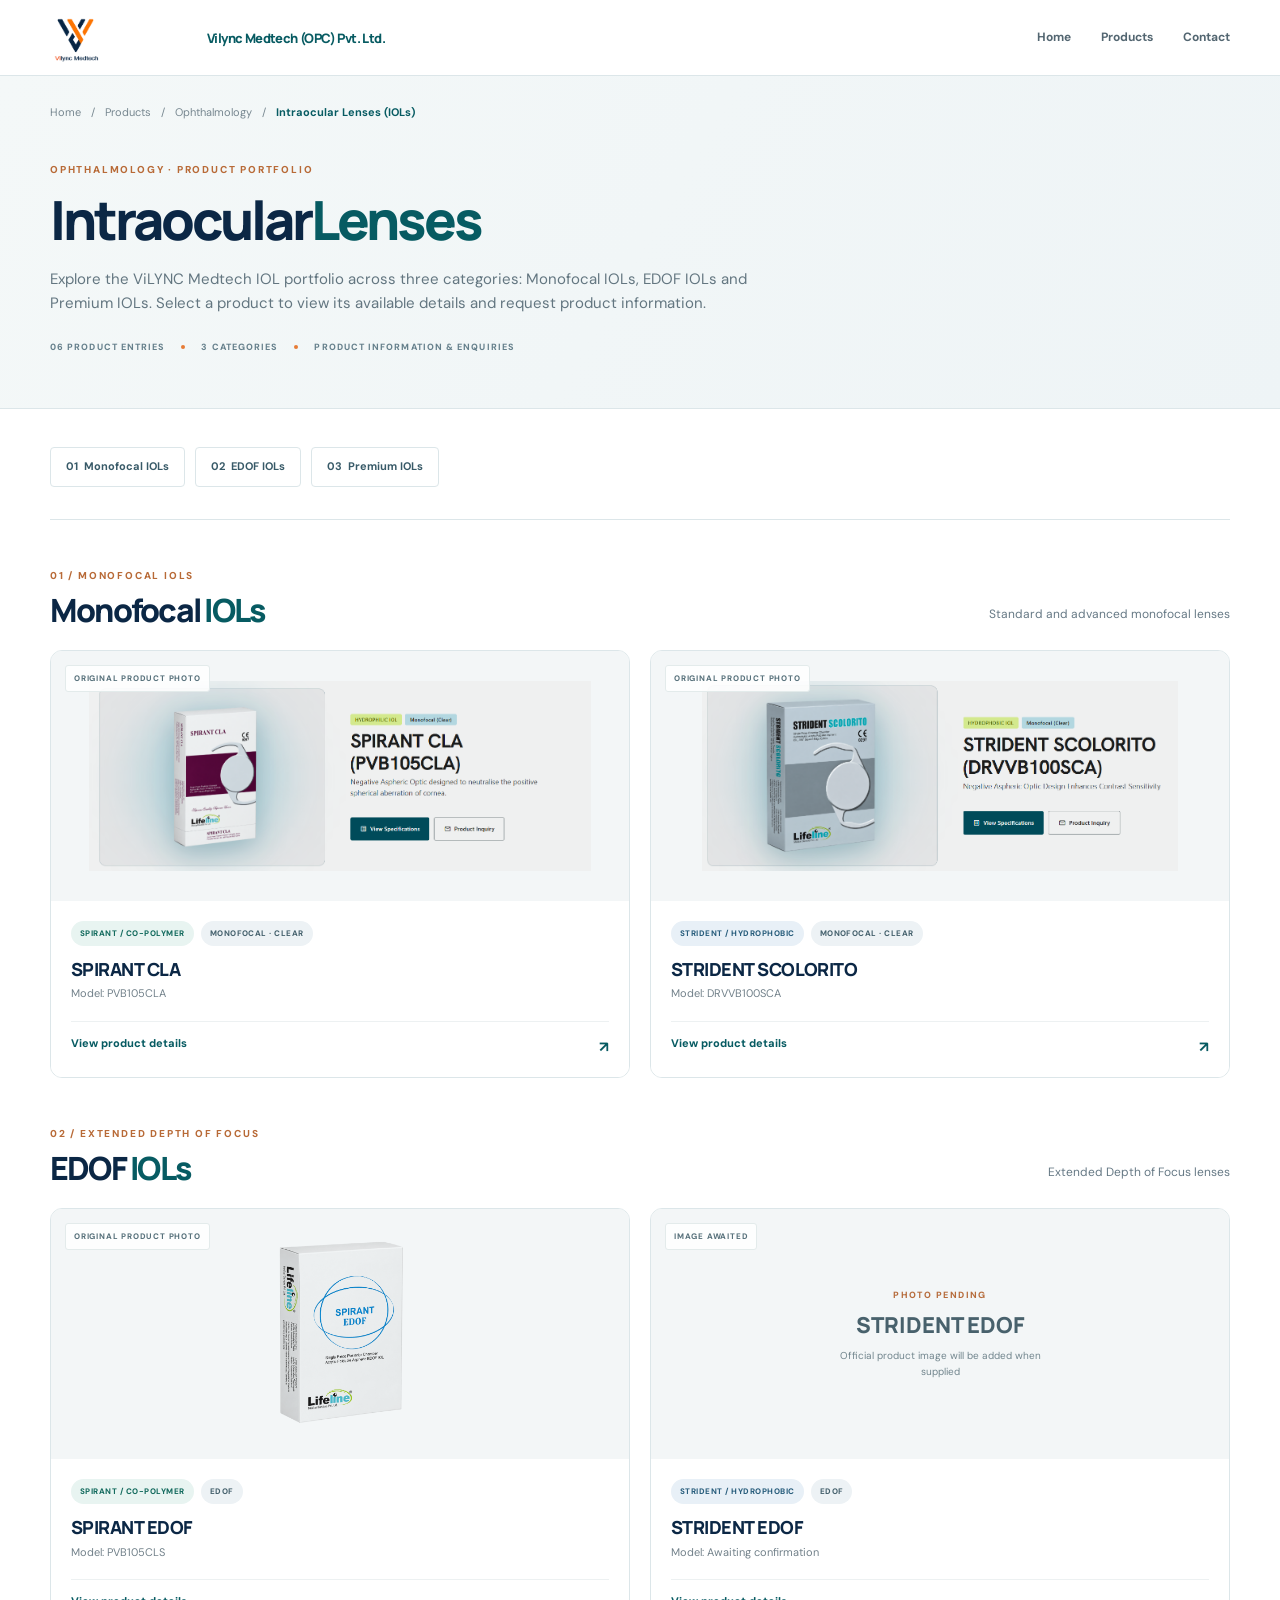
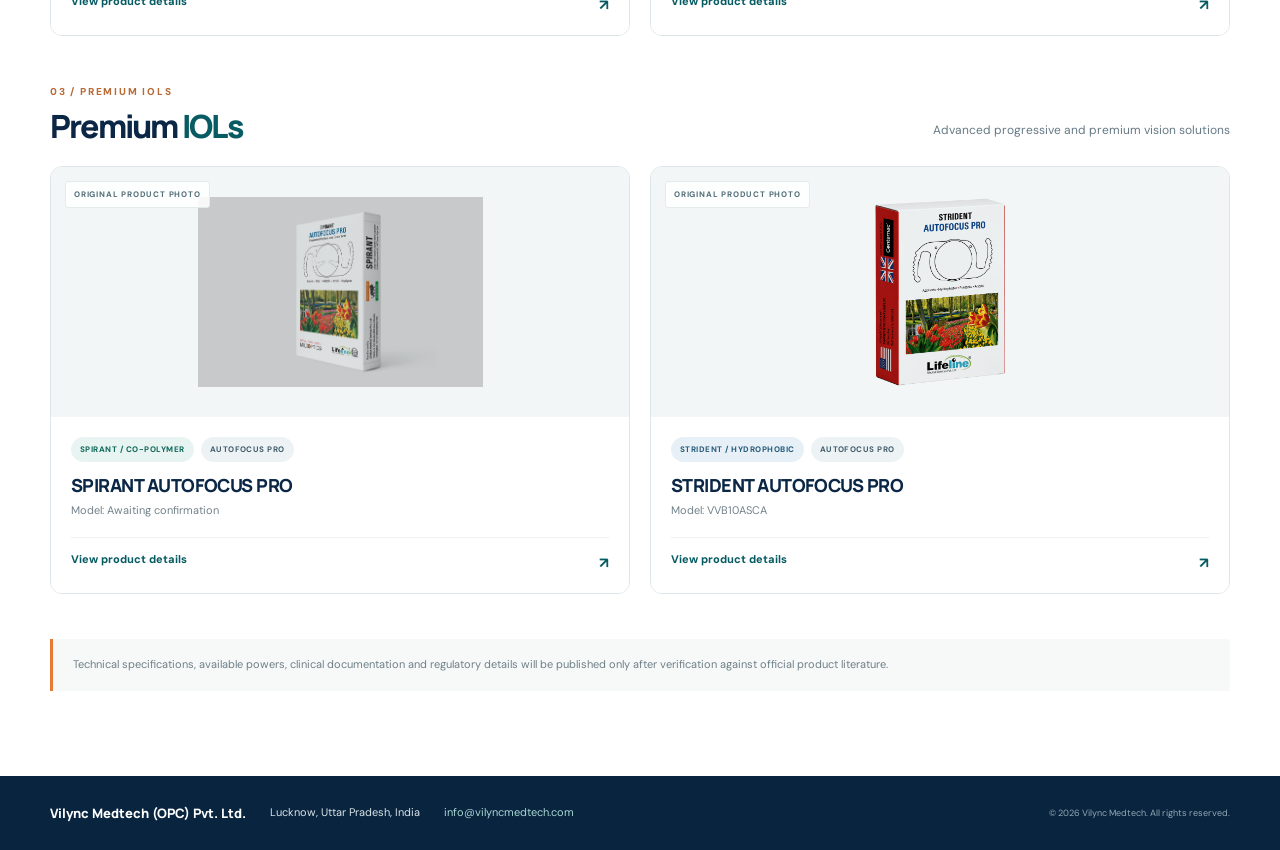
==== products/ophthalmology/iols/index.html @ 149da613 "Revise IOL category descriptions in index.html Updated descriptions for monofocal, EDOF, and premium" ====
<!doctype html>
<html lang="en">
<head>
  <meta charset="utf-8">
  <meta name="viewport" content="width=device-width, initial-scale=1">
  <meta name="description" content="Explore the ViLYNC Medtech intraocular lens portfolio: Monofocal IOLs, EDOF IOLs and Premium IOLs.">
  <meta name="theme-color" content="#0b2745">
  <title>Intraocular Lenses | Vilync Medtech (OPC) Pvt. Ltd.</title>
  <link rel="preconnect" href="https://fonts.googleapis.com">
  <link rel="preconnect" href="https://fonts.gstatic.com" crossorigin>
  <link href="https://fonts.googleapis.com/css2?family=DM+Sans:wght@400;500;600;700&family=Manrope:wght@400;500;600;700;800&display=swap" rel="stylesheet">
  <link rel="stylesheet" href="iol-catalogue.css">
</head>
<body>
<header class="iol-header">
  <a class="iol-brand" href="../../../" aria-label="Vilync Medtech (OPC) Pvt. Ltd. home">
    <img src="../../../assets/vilync-logo.png" alt="Vilync Medtech logo">
    <span>Vilync Medtech (OPC) Pvt. Ltd.</span>
  </a>
  <nav aria-label="Main navigation">
    <a href="../../../">Home</a>
    <a href="../../../#products">Products</a>
    <a href="../../../#contact">Contact</a>
  </nav>
</header>

<main>
  <section class="iol-hero">
    <div class="wrap">
      <div class="crumb">
        <a href="../../../">Home</a>
        <span>/</span>
        <a href="../../../#products">Products</a>
        <span>/</span>
        <span>Ophthalmology</span>
        <span>/</span>
        <b>Intraocular Lenses (IOLs)</b>
      </div>
      <p class="eyebrow">OPHTHALMOLOGY · PRODUCT PORTFOLIO</p>
      <h1>Intraocular<em>Lenses</em></h1>
      <p class="intro">Explore the ViLYNC Medtech IOL portfolio across three categories: Monofocal IOLs, EDOF IOLs and Premium IOLs. Select a product to view its available details and request product information.</p>
      <div class="hero-meta">
        <span>06 PRODUCT ENTRIES</span><i></i>
        <span>3 CATEGORIES</span><i></i>
        <span>PRODUCT INFORMATION &amp; ENQUIRIES</span>
      </div>
    </div>
  </section>

  <section class="catalogue wrap">
    <div class="category-nav" aria-label="IOL categories">
      <a href="#monofocal">01&nbsp; Monofocal IOLs</a>
      <a href="#edof">02&nbsp; EDOF IOLs</a>
      <a href="#premium">03&nbsp; Premium IOLs</a>
    </div>

    <section class="category-section" id="monofocal">
      <div class="category-heading">
        <div><p class="eyebrow">01 / MONOFOCAL IOLS</p><h2>Monofocal <em>IOLs</em></h2></div>
        <p>Standard and advanced monofocal lenses</p>
      </div>
      <div class="iol-grid">
        <a class="iol-card" href="monofocal/spirant-cla/">
          <div class="card-photo">
            <img src="../../../assets/iol/spirant-cla.png" alt="Original Spirant CLA PVB105CLA product packaging" loading="lazy">
            <span class="photo-tag">ORIGINAL PRODUCT PHOTO</span>
          </div>
          <div class="card-copy">
            <div class="badges"><span class="badge brand-spirant">SPIRANT / CO-POLYMER</span><span class="badge">MONOFOCAL · CLEAR</span></div>
            <h3>SPIRANT CLA</h3>
            <p class="model">Model: PVB105CLA</p>
            <span class="card-link">View product details <b>↗</b></span>
          </div>
        </a>

        <a class="iol-card" href="monofocal/strident-scolorito/">
          <div class="card-photo">
            <img src="../../../assets/iol/strident-scolorito.png" alt="Original Strident Scolorito DRVVB100SCA product packaging" loading="lazy">
            <span class="photo-tag">ORIGINAL PRODUCT PHOTO</span>
          </div>
          <div class="card-copy">
            <div class="badges"><span class="badge brand-strident">STRIDENT / HYDROPHOBIC</span><span class="badge">MONOFOCAL · CLEAR</span></div>
            <h3>STRIDENT SCOLORITO</h3>
            <p class="model">Model: DRVVB100SCA</p>
            <span class="card-link">View product details <b>↗</b></span>
          </div>
        </a>
      </div>
    </section>

    <section class="category-section" id="edof">
      <div class="category-heading">
        <div><p class="eyebrow">02 / EXTENDED DEPTH OF FOCUS</p><h2>EDOF <em>IOLs</em></h2></div>
        <p>Extended Depth of Focus lenses</p>
      </div>
      <div class="iol-grid">
        <a class="iol-card" href="edof/spirant-edof/">
          <div class="card-photo">
            <img src="../../../assets/iol/spirant-edof.png" alt="Original Spirant EDOF PVB105CLS product packaging" loading="lazy">
            <span class="photo-tag">ORIGINAL PRODUCT PHOTO</span>
          </div>
          <div class="card-copy">
            <div class="badges"><span class="badge brand-spirant">SPIRANT / CO-POLYMER</span><span class="badge">EDOF</span></div>
            <h3>SPIRANT EDOF</h3>
            <p class="model">Model: PVB105CLS</p>
            <span class="card-link">View product details <b>↗</b></span>
          </div>
        </a>

        <a class="iol-card" href="edof/strident-edof/">
          <div class="card-photo pending-photo">
            <div class="pending-mark"><span>PHOTO PENDING</span><b>STRIDENT EDOF</b><small>Official product image will be added when supplied</small></div>
            <span class="photo-tag">IMAGE AWAITED</span>
          </div>
          <div class="card-copy">
            <div class="badges"><span class="badge brand-strident">STRIDENT / HYDROPHOBIC</span><span class="badge">EDOF</span></div>
            <h3>STRIDENT EDOF</h3>
            <p class="model">Model: Awaiting confirmation</p>
            <span class="card-link">View product details <b>↗</b></span>
          </div>
        </a>
      </div>
    </section>

    <section class="category-section" id="premium">
      <div class="category-heading">
        <div><p class="eyebrow">03 / PREMIUM IOLS</p><h2>Premium <em>IOLs</em></h2></div>
        <p>Advanced progressive and premium vision solutions</p>
      </div>
      <div class="iol-grid">
        <a class="iol-card" href="autofocus-pro/spirant-autofocus-pro/">
          <div class="card-photo">
            <img src="../../../assets/iol/spirant-autofocus-pro.png" alt="Original Spirant Autofocus Pro product packaging" loading="lazy">
            <span class="photo-tag">ORIGINAL PRODUCT PHOTO</span>
          </div>
          <div class="card-copy">
            <div class="badges"><span class="badge brand-spirant">SPIRANT / CO-POLYMER</span><span class="badge">AUTOFOCUS PRO</span></div>
            <h3>SPIRANT AUTOFOCUS PRO</h3>
            <p class="model">Model: Awaiting confirmation</p>
            <span class="card-link">View product details <b>↗</b></span>
          </div>
        </a>

        <a class="iol-card" href="autofocus-pro/strident-autofocus-pro/">
          <div class="card-photo">
            <img src="../../../assets/iol/strident-autofocus-pro.png" alt="Original Strident Autofocus Pro VVB10ASCA product packaging" loading="lazy">
            <span class="photo-tag">ORIGINAL PRODUCT PHOTO</span>
          </div>
          <div class="card-copy">
            <div class="badges"><span class="badge brand-strident">STRIDENT / HYDROPHOBIC</span><span class="badge">AUTOFOCUS PRO</span></div>
            <h3>STRIDENT AUTOFOCUS PRO</h3>
            <p class="model">Model: VVB10ASCA</p>
            <span class="card-link">View product details <b>↗</b></span>
          </div>
        </a>
      </div>
    </section>

    <p class="catalogue-note">Technical specifications, available powers, clinical documentation and regulatory details will be published only after verification against official product literature.</p>
  </section>
</main>

<footer class="iol-footer">
  <div class="wrap">
    <strong>Vilync Medtech (OPC) Pvt. Ltd.</strong>
    <span>Lucknow, Uttar Pradesh, India</span>
    <a href="mailto:info@vilyncmedtech.com">info@vilyncmedtech.com</a>
    <small>© <span id="year"></span> Vilync Medtech. All rights reserved.</small>
  </div>
</footer>
<script>document.getElementById('year').textContent = new Date().getFullYear();</script>
</body>
</html>
---- products/ophthalmology/iols/iol-catalogue.css ----
:root{--navy:#0b2745;--ink:#142b3c;--muted:#667985;--line:#dce6e9;--teal:#075b62;--orange:#e77b36;--pale:#f4f8f8}*{box-sizing:border-box}html{scroll-behavior:smooth;scroll-padding-top:100px}body{margin:0;color:var(--ink);font-family:"DM Sans",Arial,sans-serif;line-height:1.6;background:#fff}a{color:inherit;text-decoration:none}.wrap{width:min(1180px,calc(100% - 48px));margin:auto}.iol-header{height:76px;padding:0 max(24px,calc((100vw - 1180px)/2));display:flex;align-items:center;justify-content:space-between;border-bottom:1px solid var(--line);background:#fff;position:sticky;top:0;z-index:10}.iol-brand{display:flex;align-items:center;gap:12px;font:800 15px Manrope,sans-serif;color:var(--teal);letter-spacing:-.04em}.iol-brand img{width:145px;height:50px;object-fit:contain;object-position:left center}.iol-brand span{font-size:13px}.iol-header nav{display:flex;gap:30px;font-size:12px;font-weight:700;color:#536671}.iol-header nav a.active,.iol-header nav a:hover{color:var(--teal)}.iol-hero{background:linear-gradient(120deg,#f4f8f8,#eef4f6);padding:28px 0 54px;border-bottom:1px solid var(--line)}.crumb{display:flex;gap:10px;flex-wrap:wrap;font-size:11px;color:#778790;margin-bottom:40px}.crumb b{color:var(--teal)}.eyebrow{font-size:10px;letter-spacing:.18em;font-weight:800;color:#b86a37;margin:0 0 12px}.iol-hero h1,.category-heading h2{font:800 clamp(36px,5vw,54px)/1.1 Manrope,sans-serif;letter-spacing:-.055em;color:var(--navy);margin:0}.iol-hero h1 em,.category-heading h2 em{font-style:normal;color:var(--teal)}.intro{max-width:700px;font-size:15px;color:#637680;margin:18px 0 25px}.hero-meta{display:flex;align-items:center;gap:16px;flex-wrap:wrap;font-size:9px;font-weight:800;letter-spacing:.12em;color:#66808c}.hero-meta i{width:4px;height:4px;background:var(--orange);border-radius:50%}.catalogue{padding:38px 0 85px}.category-nav{display:flex;gap:10px;flex-wrap:wrap;padding-bottom:32px;border-bottom:1px solid var(--line)}.category-nav a{padding:10px 15px;border:1px solid var(--line);border-radius:4px;font-size:11px;font-weight:700;color:#385a68;background:#fff}.category-nav a:hover{border-color:var(--teal);color:var(--teal)}.category-section{padding-top:48px}.category-heading{display:flex;align-items:end;justify-content:space-between;gap:30px;margin-bottom:22px}.category-heading .eyebrow{margin-bottom:9px}.category-heading h2{font-size:32px}.category-heading>p{max-width:370px;color:var(--muted);font-size:12px;margin:0 0 4px}.iol-grid{display:grid;grid-template-columns:repeat(auto-fit,minmax(min(100%,300px),1fr));gap:20px}.iol-card{display:block;border:1px solid var(--line);border-radius:12px;overflow:hidden;background:#fff;transition:transform .2s ease,box-shadow .2s ease,border-color .2s ease}.iol-card:hover{transform:translateY(-4px);border-color:#b6cdd0;box-shadow:0 16px 36px #12344712}.card-photo{height:250px;background:#f4f7f7;position:relative;display:grid;place-items:center;padding:18px}.card-photo img{width:100%;height:100%;object-fit:contain;mix-blend-mode:multiply}.photo-tag{position:absolute;left:14px;top:14px;font-size:8px;font-weight:800;letter-spacing:.1em;background:#ffffffdf;color:#57717b;border:1px solid #e3ebeb;padding:6px 8px;border-radius:3px}.card-copy{padding:20px 20px 18px}.badges{display:flex;gap:7px;flex-wrap:wrap;margin-bottom:12px}.badge{font-size:8px;font-weight:800;letter-spacing:.06em;border-radius:30px;padding:6px 9px;background:#edf2f5;color:#45616d}.brand-spirant{background:#e8f4f1;color:#126a5d}.brand-strident{background:#e8f0f7;color:#285d7c}.card-copy h3{font:800 18px/1.25 Manrope,sans-serif;color:var(--navy);margin:0 0 5px;letter-spacing:-.03em}.model{font-size:11px;color:#72818a;margin:0 0 18px}.card-link{font-size:11px;font-weight:800;color:var(--teal);display:flex;justify-content:space-between;border-top:1px solid #edf1f2;padding-top:13px}.card-link b{font-size:15px}.pending-photo{background:repeating-linear-gradient(135deg,#f5f8f8,#f5f8f8 12px,#eef3f3 12px,#eef3f3 24px)}.pending-mark{text-align:center;color:#71858d;display:grid;gap:8px}.pending-mark span{font-size:9px;letter-spacing:.16em;font-weight:800;color:#b66c3c}.pending-mark b{font:800 22px Manrope,sans-serif;color:#48616c}.pending-mark small{font-size:10px;max-width:220px}.catalogue-note{margin:45px 0 0;padding:17px 20px;border-left:3px solid var(--orange);background:#f7f9f9;color:#6e7f87;font-size:11px}.iol-footer{background:#09243f;color:#d9e4e8;padding:28px 0}.iol-footer .wrap{display:flex;align-items:center;gap:24px;flex-wrap:wrap;font-size:11px}.iol-footer strong{font:800 13px Manrope,sans-serif;color:#fff}.iol-footer a{color:#a9d8d4}.iol-footer small{margin-left:auto;color:#93a9b4;font-size:9px}@media(max-width:850px){.iol-grid{grid-template-columns:repeat(2,minmax(0,1fr))}.category-heading{align-items:start;display:block}.category-heading>p{margin-top:12px}}@media(max-width:560px){.wrap{width:calc(100% - 32px)}.iol-header{height:66px;padding:0 16px}.iol-brand{font-size:12px;gap:7px}.iol-brand img{width:100px;height:42px}.iol-brand span{font-size:10px}.iol-header nav{gap:13px;font-size:10px}.iol-header nav a:first-child{display:none}.iol-hero{padding-top:20px}.crumb{margin-bottom:28px;font-size:10px}.intro{font-size:13px}.catalogue{padding-top:25px}.category-nav{gap:7px}.category-nav a{font-size:10px;padding:9px}.category-section{padding-top:38px}.category-heading h2{font-size:27px}.iol-grid{grid-template-columns:1fr;gap:14px}.card-photo{height:230px}.iol-footer .wrap{display:grid;gap:7px}.iol-footer small{margin:10px 0 0}}

/* VIYLNC IOL CATALOGUE - IMAGE OVERFLOW CORRECTION */

.iol-card {
  display: flex;
  flex-direction: column;
  overflow: hidden;
}

.iol-card .card-photo {
  position: relative;
  height: 250px;
  min-height: 250px;
  overflow: hidden;
  display: flex;
  align-items: center;
  justify-content: center;
  background: #f3f6f7;
}

.iol-card .card-photo > img {
  display: block;
  width: 100%;
  height: 100%;
  max-width: 100%;
  max-height: 100%;
  object-fit: contain;
  object-position: center;
  padding: 12px;
  box-sizing: border-box;
}

.iol-card .card-copy {
  position: relative;
  z-index: 1;
  flex: 1;
  background: #fff;
}

.iol-card .photo-tag {
  position: absolute;
  top: 14px;
  left: 14px;
  z-index: 2;
}

@media (max-width: 600px) {
  .iol-card .card-photo {
    height: 220px;
    min-height: 220px;
  }
}
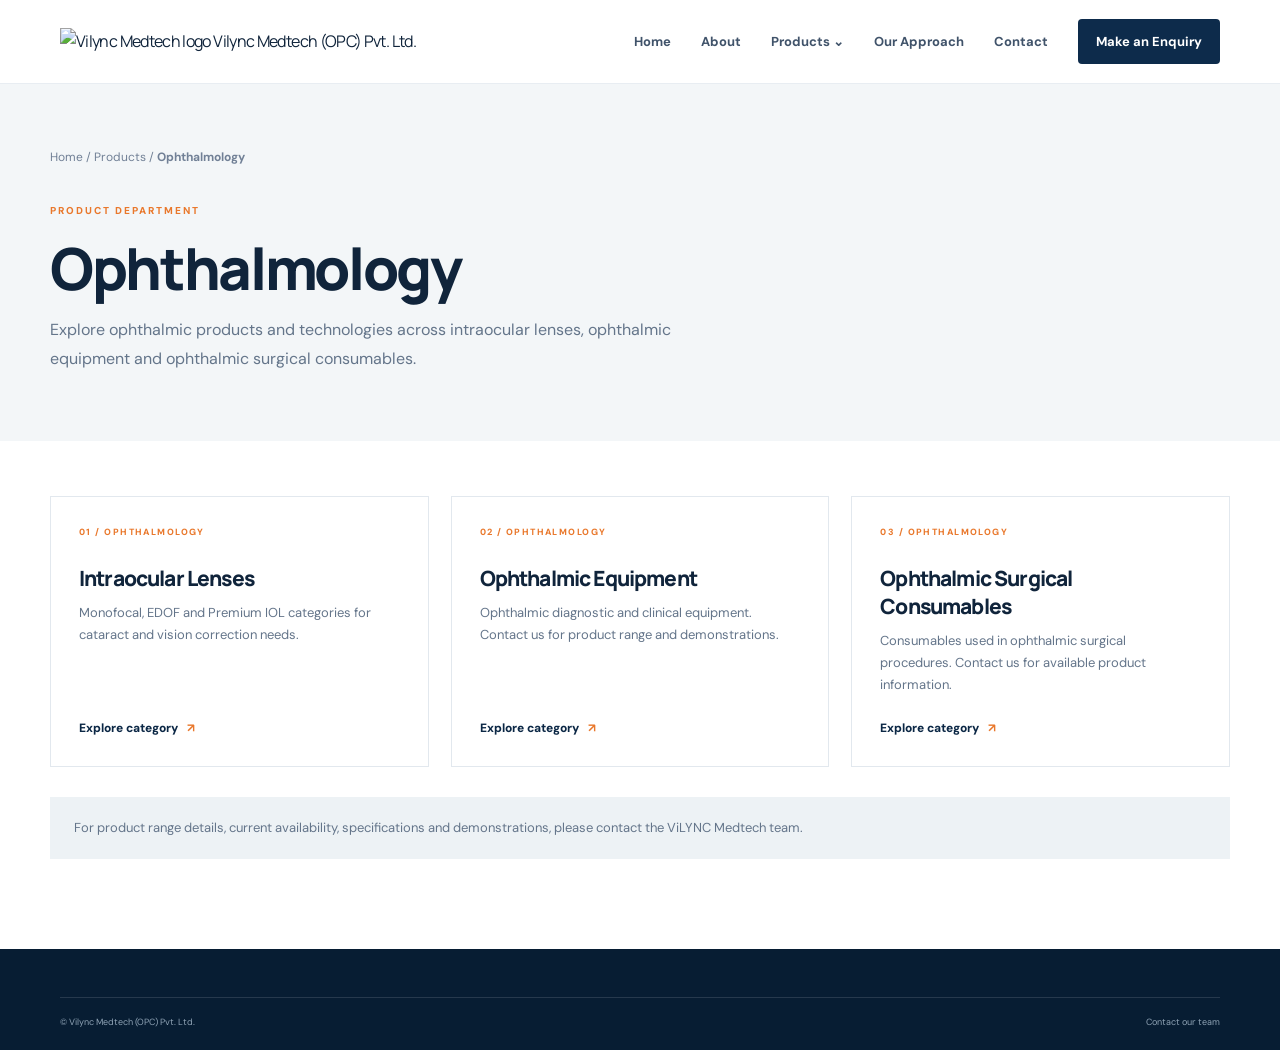
==== commit 77661b90: "Update index.html" ====
--- a/products/ophthalmology/iols/index.html
+++ b/products/ophthalmology/iols/index.html
@@ -3,171 +3,95 @@
 <head>
   <meta charset="utf-8">
   <meta name="viewport" content="width=device-width, initial-scale=1">
-  <meta name="description" content="Explore the ViLYNC Medtech intraocular lens portfolio: Monofocal IOLs, EDOF IOLs and Premium IOLs.">
+  <meta name="description" content="Ophthalmology product categories from Vilync Medtech (OPC) Pvt. Ltd.">
   <meta name="theme-color" content="#0b2745">
-  <title>Intraocular Lenses | Vilync Medtech (OPC) Pvt. Ltd.</title>
+  <title>Ophthalmology | Vilync Medtech (OPC) Pvt. Ltd.</title>
   <link rel="preconnect" href="https://fonts.googleapis.com">
   <link rel="preconnect" href="https://fonts.gstatic.com" crossorigin>
   <link href="https://fonts.googleapis.com/css2?family=DM+Sans:wght@400;500;600;700&family=Manrope:wght@400;500;600;700;800&display=swap" rel="stylesheet">
-  <link rel="stylesheet" href="iol-catalogue.css">
+  <link rel="stylesheet" href="../../../styles.css">
+  <style>
+    .dept-page-hero{background:#f3f6f8;padding:64px 0 52px}
+    .dept-page-hero .container{max-width:1180px;margin:auto;width:calc(100% - 48px)}
+    .dept-crumb{font-size:12px;color:#718096;margin-bottom:28px}.dept-crumb a{color:#718096}
+    .dept-kicker{font-size:10px;letter-spacing:.2em;color:#e9782c;font-weight:800}
+    .dept-page-hero h1{font:800 clamp(38px,5vw,58px)/1.08 Manrope,Arial,sans-serif;color:#10243b;margin:15px 0}
+    .dept-page-hero h1 em{font-style:normal;color:#ef8738}
+    .dept-page-hero p{max-width:650px;color:#64758a;line-height:1.8}
+    .dept-content{padding:55px 0 90px}
+    .dept-content .container{max-width:1180px;margin:auto;width:calc(100% - 48px)}
+    .dept-category-grid{display:grid;grid-template-columns:repeat(3,minmax(0,1fr));gap:22px}
+    .dept-category{background:#fff;border:1px solid #e2e8ee;padding:28px;min-height:245px;display:flex;flex-direction:column;align-items:flex-start}
+    .dept-index{font-size:9px;letter-spacing:.16em;color:#e9782c;font-weight:800}
+    .dept-category h2{font:800 21px Manrope,Arial,sans-serif;color:#10243b;margin:24px 0 10px}
+    .dept-category p{font-size:13px;line-height:1.7;color:#64758a;margin:0 0 22px}
+    .dept-category a{margin-top:auto;color:#0b2745;font-size:12px;font-weight:800}
+    .dept-category a b{color:#e9782c;margin-left:6px}
+    .dept-contact-note{margin-top:30px;padding:20px 24px;background:#edf2f5;color:#64758a;font-size:13px;line-height:1.7}
+    @media(max-width:800px){.dept-category-grid{grid-template-columns:1fr 1fr}}
+    @media(max-width:580px){.dept-category-grid{grid-template-columns:1fr}.dept-page-hero{padding:42px 0}}
+    .nav-dropdown{position:relative}.nav-drop-toggle{border:0;background:transparent;color:#40536a;font:inherit;font-weight:700;cursor:pointer;padding:10px 0}
+    .nav-menu{display:none;position:absolute;top:calc(100% + 14px);right:-170px;z-index:50;min-width:490px;padding:22px;grid-template-columns:1fr 1fr;gap:22px;background:#fff;border:1px solid #e3e9ee;box-shadow:0 18px 45px #10243b20;border-radius:6px}
+    .nav-dropdown:hover .nav-menu,.nav-dropdown:focus-within .nav-menu,.nav-dropdown.menu-open .nav-menu{display:grid}
+    .nav-menu-group{display:flex;flex-direction:column;gap:11px}.nav-menu-group a{font-size:12px;color:#52657a}.nav-menu-group .nav-menu-heading{font-family:Manrope,Arial,sans-serif;color:#0b2745;font-weight:800;font-size:13px;padding-bottom:9px;border-bottom:1px solid #e7edf2}
+    @media(max-width:680px){.nav-dropdown{width:100%}.nav-drop-toggle{width:100%;text-align:left;padding:0}.nav-menu{position:static;min-width:0;width:100%;margin-top:12px;padding:15px;grid-template-columns:1fr;gap:18px;box-shadow:none}}
+  </style>
 </head>
 <body>
-<header class="iol-header">
-  <a class="iol-brand" href="../../../" aria-label="Vilync Medtech (OPC) Pvt. Ltd. home">
-    <img src="../../../assets/vilync-logo.png" alt="Vilync Medtech logo">
-    <span>Vilync Medtech (OPC) Pvt. Ltd.</span>
-  </a>
-  <nav aria-label="Main navigation">
-    <a href="../../../">Home</a>
-    <a href="../../../#products">Products</a>
-    <a href="../../../#contact">Contact</a>
-  </nav>
+<header class="site-header">
+  <div class="container nav-wrap">
+    <a class="brand" href="/" aria-label="Vilync Medtech (OPC) Pvt. Ltd. home">
+      <img src="../../assets/vilync-logo.png" alt="Vilync Medtech logo">
+      <span class="brand-name">Vilync Medtech (OPC) Pvt. Ltd.</span>
+    </a>
+    <button class="menu-toggle" type="button" aria-label="Open navigation" aria-expanded="false">☰</button>
+    <nav class="nav" aria-label="Main navigation">
+      <a href="/">Home</a><a href="/#about">About</a>
+      <div class="nav-dropdown">
+        <button class="nav-drop-toggle" type="button" aria-expanded="false" aria-controls="products-menu">Products <span aria-hidden="true">⌄</span></button>
+        <div class="nav-menu" id="products-menu">
+          <div class="nav-menu-group"><a class="nav-menu-heading" href="/products/ophthalmology/">Ophthalmology</a><a href="/products/ophthalmology/iols/">Intraocular Lenses</a><a href="/products/ophthalmology/#ophthalmic-equipment">Ophthalmic Equipment</a><a href="/products/ophthalmology/#ophthalmic-consumables">Ophthalmic Surgical Consumables</a></div>
+          <div class="nav-menu-group"><a class="nav-menu-heading" href="/products/general-surgery/">General Surgery</a><a href="/products/general-surgery/#surgical-equipment">Surgical Equipment</a><a href="/products/general-surgery/#surgical-consumables">Surgical Consumables</a></div>
+        </div>
+      </div>
+      <a href="/#brands">Our Approach</a><a href="/#contact">Contact</a><a class="nav-cta" href="/#enquiry">Make an Enquiry</a>
+    </nav>
+  </div>
 </header>
-
 <main>
-  <section class="iol-hero">
-    <div class="wrap">
-      <div class="crumb">
-        <a href="../../../">Home</a>
-        <span>/</span>
-        <a href="../../../#products">Products</a>
-        <span>/</span>
-        <span>Ophthalmology</span>
-        <span>/</span>
-        <b>Intraocular Lenses (IOLs)</b>
-      </div>
-      <p class="eyebrow">OPHTHALMOLOGY · PRODUCT PORTFOLIO</p>
-      <h1>Intraocular<em>Lenses</em></h1>
-      <p class="intro">Explore the ViLYNC Medtech IOL portfolio across three categories: Monofocal IOLs, EDOF IOLs and Premium IOLs. Select a product to view its available details and request product information.</p>
-      <div class="hero-meta">
-        <span>06 PRODUCT ENTRIES</span><i></i>
-        <span>3 CATEGORIES</span><i></i>
-        <span>PRODUCT INFORMATION &amp; ENQUIRIES</span>
-      </div>
+<section class="dept-page-hero">
+  <div class="container">
+    <div class="dept-crumb"><a href="/">Home</a> / <a href="/#products">Products</a> / <b>Ophthalmology</b></div>
+    <span class="dept-kicker">PRODUCT DEPARTMENT</span>
+    <h1>Ophthalmology</h1>
+    <p>Explore ophthalmic products and technologies across intraocular lenses, ophthalmic equipment and ophthalmic surgical consumables.</p>
+  </div>
+</section>
+<section class="dept-content">
+  <div class="container">
+    <div class="dept-category-grid">
+      <article class="dept-category" id="intraocular-lenses">
+      <span class="dept-index">01 / OPHTHALMOLOGY</span>
+      <h2>Intraocular Lenses</h2>
+      <p>Monofocal, EDOF and Premium IOL categories for cataract and vision correction needs.</p>
+      <a href="/products/ophthalmology/iols/">Explore category <b>↗</b></a>
+    </article><article class="dept-category" id="ophthalmic-equipment">
+      <span class="dept-index">02 / OPHTHALMOLOGY</span>
+      <h2>Ophthalmic Equipment</h2>
+      <p>Ophthalmic diagnostic and clinical equipment. Contact us for product range and demonstrations.</p>
+      <a href="/#enquiry">Explore category <b>↗</b></a>
+    </article><article class="dept-category" id="ophthalmic-consumables">
+      <span class="dept-index">03 / OPHTHALMOLOGY</span>
+      <h2>Ophthalmic Surgical Consumables</h2>
+      <p>Consumables used in ophthalmic surgical procedures. Contact us for available product information.</p>
+      <a href="/#enquiry">Explore category <b>↗</b></a>
+    </article>
     </div>
-  </section>
-
-  <section class="catalogue wrap">
-    <div class="category-nav" aria-label="IOL categories">
-      <a href="#monofocal">01&nbsp; Monofocal IOLs</a>
-      <a href="#edof">02&nbsp; EDOF IOLs</a>
-      <a href="#premium">03&nbsp; Premium IOLs</a>
-    </div>
-
-    <section class="category-section" id="monofocal">
-      <div class="category-heading">
-        <div><p class="eyebrow">01 / MONOFOCAL IOLS</p><h2>Monofocal <em>IOLs</em></h2></div>
-        <p>Standard and advanced monofocal lenses</p>
-      </div>
-      <div class="iol-grid">
-        <a class="iol-card" href="monofocal/spirant-cla/">
-          <div class="card-photo">
-            <img src="../../../assets/iol/spirant-cla.png" alt="Original Spirant CLA PVB105CLA product packaging" loading="lazy">
-            <span class="photo-tag">ORIGINAL PRODUCT PHOTO</span>
-          </div>
-          <div class="card-copy">
-            <div class="badges"><span class="badge brand-spirant">SPIRANT / CO-POLYMER</span><span class="badge">MONOFOCAL · CLEAR</span></div>
-            <h3>SPIRANT CLA</h3>
-            <p class="model">Model: PVB105CLA</p>
-            <span class="card-link">View product details <b>↗</b></span>
-          </div>
-        </a>
-
-        <a class="iol-card" href="monofocal/strident-scolorito/">
-          <div class="card-photo">
-            <img src="../../../assets/iol/strident-scolorito.png" alt="Original Strident Scolorito DRVVB100SCA product packaging" loading="lazy">
-            <span class="photo-tag">ORIGINAL PRODUCT PHOTO</span>
-          </div>
-          <div class="card-copy">
-            <div class="badges"><span class="badge brand-strident">STRIDENT / HYDROPHOBIC</span><span class="badge">MONOFOCAL · CLEAR</span></div>
-            <h3>STRIDENT SCOLORITO</h3>
-            <p class="model">Model: DRVVB100SCA</p>
-            <span class="card-link">View product details <b>↗</b></span>
-          </div>
-        </a>
-      </div>
-    </section>
-
-    <section class="category-section" id="edof">
-      <div class="category-heading">
-        <div><p class="eyebrow">02 / EXTENDED DEPTH OF FOCUS</p><h2>EDOF <em>IOLs</em></h2></div>
-        <p>Extended Depth of Focus lenses</p>
-      </div>
-      <div class="iol-grid">
-        <a class="iol-card" href="edof/spirant-edof/">
-          <div class="card-photo">
-            <img src="../../../assets/iol/spirant-edof.png" alt="Original Spirant EDOF PVB105CLS product packaging" loading="lazy">
-            <span class="photo-tag">ORIGINAL PRODUCT PHOTO</span>
-          </div>
-          <div class="card-copy">
-            <div class="badges"><span class="badge brand-spirant">SPIRANT / CO-POLYMER</span><span class="badge">EDOF</span></div>
-            <h3>SPIRANT EDOF</h3>
-            <p class="model">Model: PVB105CLS</p>
-            <span class="card-link">View product details <b>↗</b></span>
-          </div>
-        </a>
-
-        <a class="iol-card" href="edof/strident-edof/">
-          <div class="card-photo pending-photo">
-            <div class="pending-mark"><span>PHOTO PENDING</span><b>STRIDENT EDOF</b><small>Official product image will be added when supplied</small></div>
-            <span class="photo-tag">IMAGE AWAITED</span>
-          </div>
-          <div class="card-copy">
-            <div class="badges"><span class="badge brand-strident">STRIDENT / HYDROPHOBIC</span><span class="badge">EDOF</span></div>
-            <h3>STRIDENT EDOF</h3>
-            <p class="model">Model: Awaiting confirmation</p>
-            <span class="card-link">View product details <b>↗</b></span>
-          </div>
-        </a>
-      </div>
-    </section>
-
-    <section class="category-section" id="premium">
-      <div class="category-heading">
-        <div><p class="eyebrow">03 / PREMIUM IOLS</p><h2>Premium <em>IOLs</em></h2></div>
-        <p>Advanced progressive and premium vision solutions</p>
-      </div>
-      <div class="iol-grid">
-        <a class="iol-card" href="autofocus-pro/spirant-autofocus-pro/">
-          <div class="card-photo">
-            <img src="../../../assets/iol/spirant-autofocus-pro.png" alt="Original Spirant Autofocus Pro product packaging" loading="lazy">
-            <span class="photo-tag">ORIGINAL PRODUCT PHOTO</span>
-          </div>
-          <div class="card-copy">
-            <div class="badges"><span class="badge brand-spirant">SPIRANT / CO-POLYMER</span><span class="badge">AUTOFOCUS PRO</span></div>
-            <h3>SPIRANT AUTOFOCUS PRO</h3>
-            <p class="model">Model: Awaiting confirmation</p>
-            <span class="card-link">View product details <b>↗</b></span>
-          </div>
-        </a>
-
-        <a class="iol-card" href="autofocus-pro/strident-autofocus-pro/">
-          <div class="card-photo">
-            <img src="../../../assets/iol/strident-autofocus-pro.png" alt="Original Strident Autofocus Pro VVB10ASCA product packaging" loading="lazy">
-            <span class="photo-tag">ORIGINAL PRODUCT PHOTO</span>
-          </div>
-          <div class="card-copy">
-            <div class="badges"><span class="badge brand-strident">STRIDENT / HYDROPHOBIC</span><span class="badge">AUTOFOCUS PRO</span></div>
-            <h3>STRIDENT AUTOFOCUS PRO</h3>
-            <p class="model">Model: VVB10ASCA</p>
-            <span class="card-link">View product details <b>↗</b></span>
-          </div>
-        </a>
-      </div>
-    </section>
-
-    <p class="catalogue-note">Technical specifications, available powers, clinical documentation and regulatory details will be published only after verification against official product literature.</p>
-  </section>
+    <div class="dept-contact-note">For product range details, current availability, specifications and demonstrations, please contact the ViLYNC Medtech team.</div>
+  </div>
+</section>
 </main>
-
-<footer class="iol-footer">
-  <div class="wrap">
-    <strong>Vilync Medtech (OPC) Pvt. Ltd.</strong>
-    <span>Lucknow, Uttar Pradesh, India</span>
-    <a href="mailto:info@vilyncmedtech.com">info@vilyncmedtech.com</a>
-    <small>© <span id="year"></span> Vilync Medtech. All rights reserved.</small>
-  </div>
-</footer>
-<script>document.getElementById('year').textContent = new Date().getFullYear();</script>
+<footer class="footer"><div class="container footer-bottom"><span>© <span id="year"></span> Vilync Medtech (OPC) Pvt. Ltd.</span><span><a href="/#contact">Contact our team</a></span></div></footer>
+<script src="../../script.js"></script>
 </body>
 </html>
--- a/styles.css
+++ b/styles.css
@@ -0,0 +1,3 @@
+*{box-sizing:border-box}html{scroll-behavior:smooth}body{margin:0;color:#10243b;background:#fff;font-family:"DM Sans",Arial,sans-serif;line-height:1.65}h1,h2,h3,.brand{font-family:"Manrope",Arial,sans-serif;letter-spacing:-.04em}a{color:inherit;text-decoration:none}.container{width:min(1160px,calc(100% - 48px));margin:auto}.site-header{height:84px;background:#fff;position:sticky;top:0;z-index:20;border-bottom:1px solid #e8edf2}.nav-wrap{height:100%;display:flex;align-items:center;justify-content:space-between}.brand img{width:190px;height:62px;object-fit:contain;object-position:left center}.nav{display:flex;align-items:center;gap:30px;font-size:13px;font-weight:700;color:#40536a}.nav a:hover{color:#f07822}.nav .nav-cta{background:#0d2b4b;color:#fff;padding:12px 18px;border-radius:4px}.menu-toggle{display:none;border:0;background:none;font-size:25px;color:#10243b}.hero{position:relative;overflow:hidden;background:#0b2745;color:#fff;padding:92px 0 82px}.hero:before{content:"";position:absolute;inset:0;background:linear-gradient(115deg,#0b2745 0%,#10375c 60%,#0a2039 100%)}.hero-glow{position:absolute;width:650px;height:650px;border-radius:50%;border:1px solid #ffffff12;right:-100px;top:-260px;box-shadow:0 0 0 70px #ffffff08,0 0 0 140px #ffffff05}.hero-grid{position:relative;display:grid;grid-template-columns:1.05fr .95fr;gap:65px;align-items:center}.eyebrow{font-size:10px;letter-spacing:.19em;font-weight:700;color:#9cc9e8;margin:0 0 22px}.eyebrow span{display:inline-block;width:7px;height:7px;background:#f07822;border-radius:50%;margin-right:10px}.hero h1{font-size:clamp(42px,5.2vw,68px);line-height:1.09;margin:0 0 25px;font-weight:800}.hero h1 em,.section h2 em,.feature-band h2 em,.contact-section h2 em{font-style:normal;color:#f28a3c}.hero-lead{font-size:17px;color:#d1dfeb;max-width:550px;line-height:1.8}.hero-actions{display:flex;gap:13px;margin:32px 0}.button{display:inline-flex;align-items:center;justify-content:center;gap:18px;padding:14px 21px;border:0;border-radius:3px;font:700 12px "DM Sans";cursor:pointer;transition:.2s}.button:hover{transform:translateY(-2px)}.button-orange{background:#f07822;color:#fff}.button-outline{border:1px solid #ffffff70;color:#fff}.hero-proof{display:flex;align-items:center;gap:10px;font-size:11px;color:#b9cada}.proof-mark{color:#f28a3c;font-size:19px}.hero-visual{position:relative}.visual-frame{background:linear-gradient(145deg,#163c5d,#071c32);border:1px solid #ffffff35;padding:18px;box-shadow:0 25px 70px #0005;transform:rotate(1deg)}.visual-top,.visual-bottom{display:flex;justify-content:space-between;color:#a9c3d6;font-size:9px;letter-spacing:.17em;font-weight:700}.live-dot{width:7px;height:7px;border-radius:50%;background:#f07822}.visual-art{height:330px;position:relative;display:grid;place-items:center;overflow:hidden}.orbit{position:absolute;border:1px solid #8db8d333;border-radius:50%;width:290px;height:290px}.orbit-two{width:220px;height:220px;border-style:dashed}.eye-symbol{width:210px;height:112px;border:3px solid #a8d2e9;border-radius:100% 0 100% 0;transform:rotate(45deg);display:grid;place-items:center;box-shadow:0 0 45px #4a9cc855}.eye-iris{width:84px;height:84px;border-radius:50%;background:radial-gradient(circle,#f8a45f 0 12%,#2e84a5 14% 46%,#0a2947 48%);border:5px solid #b8d6e7;box-shadow:0 0 25px #6bb4d5}.eye-pupil{position:absolute;width:25px;height:25px;background:#071b2d;border-radius:50%}.visual-label{position:absolute;background:#173e5d;border:1px solid #ffffff35;padding:10px 13px;display:flex;gap:10px;align-items:center;font-size:10px;color:#dceaf3}.visual-label b{color:#f28a3c}.label-a{left:0;top:55px}.label-b{right:0;bottom:48px}.visual-bottom{padding-top:14px;border-top:1px solid #ffffff24}.hero-side-note{position:absolute;right:-48px;bottom:-44px;font-size:10px;line-height:1.6;color:#9bb7cb;transform:rotate(90deg);transform-origin:right}.trust-strip{background:#f3f6f8;border-bottom:1px solid #e6ebef}.trust-inner{min-height:64px;display:flex;justify-content:space-between;align-items:center;gap:20px;font-size:9px;letter-spacing:.13em;font-weight:700;color:#6c7e8e}.trust-inner i{width:4px;height:4px;background:#f07822;border-radius:50%}.section{padding:105px 0}.two-col{display:grid;grid-template-columns:1fr 1fr;gap:100px}.dark-eyebrow{color:#e4772c}.section h2,.feature-band h2,.contact-section h2{font-size:clamp(34px,4vw,49px);line-height:1.17;margin:0;font-weight:800}.about-copy{padding-top:15px;color:#647486;font-size:14px}.large-copy{font-size:20px;color:#193a58;font-weight:600;line-height:1.55;margin-top:0}.text-link{display:inline-block;margin-top:18px;color:#e4772c;font-size:12px;font-weight:700}.text-link span{margin-left:10px}.products-section{background:#f5f7f9}.section-heading{display:flex;justify-content:space-between;align-items:end;gap:50px;margin-bottom:35px}.section-heading>p{max-width:370px;color:#697b8c;font-size:13px;margin-bottom:5px}.filter-row{display:flex;gap:8px;flex-wrap:wrap;margin-bottom:25px}.filter{background:#fff;border:1px solid #dfe6ec;color:#617285;padding:10px 15px;font:600 11px "DM Sans";cursor:pointer;border-radius:3px}.filter.active,.filter:hover{background:#102f4e;color:#fff;border-color:#102f4e}.product-grid{display:grid;grid-template-columns:repeat(3,1fr);gap:18px}.product-card{background:#fff;border:1px solid #e8edf1;min-width:0;transition:.25s}.product-card:hover{transform:translateY(-4px);box-shadow:0 16px 35px #17365312}.product-art{height:190px;position:relative;overflow:hidden;display:grid;place-items:center;background:#dce8ef}.art-number,.art-caption{position:absolute;left:17px;color:#547187;font-size:9px;letter-spacing:.15em;font-weight:700}.art-number{top:15px}.art-caption{bottom:14px}.lens-shape{width:115px;height:115px;border-radius:50%;background:radial-gradient(circle at 40% 35%,#fff 0 7%,#d9f2fa 9% 20%,#79a8c1 24% 27%,#eaf5f8 30% 45%,#7ba4ba 49% 53%,#e8f4f7 57%);border:8px solid #b4cbd8;box-shadow:0 15px 30px #173a5140}.art-surgery{background:#dce7e9}.instrument-shape{width:180px;height:12px;background:linear-gradient(#7c9aa8,#e7f1f4,#547384);border-radius:100%;transform:rotate(-28deg);box-shadow:0 0 0 3px #ffffff80}.instrument-shape:after{content:"";display:block;width:70px;height:35px;border:4px solid #6c8b9a;border-radius:50%;margin-left:135px;margin-top:-12px}.art-oct{background:#dce9f2}.oct-rings{width:150px;height:150px;border:1px solid #75a2bd;border-radius:50%;display:grid;place-items:center;box-shadow:0 0 0 18px #ffffff35,0 0 0 36px #ffffff28}.oct-rings b{position:absolute;width:100px;height:100px;border:1px solid #3c799d;border-radius:50%}.oct-rings b:nth-child(2){width:65px;height:65px}.oct-rings b:nth-child(3){width:28px;height:28px;background:#f07822;border:0}.art-diagnostic{background:#e2eaf0}.scan-graphic{width:160px;height:100px;border-bottom:2px solid #5d91ad;display:flex;align-items:end;gap:9px;padding:0 10px}.scan-graphic span{width:25%;border:1px solid #5d91ad;border-bottom:0;border-radius:50% 50% 0 0;height:40%}.scan-graphic span:nth-child(2){height:75%}.scan-graphic span:nth-child(3){height:55%}.scan-graphic span:nth-child(4){height:90%}.art-medical{background:#e7edf1}.medical-cross{font-size:95px;font-weight:300;color:#e47a32}.product-info{padding:22px}.category-label{font-size:9px;letter-spacing:.14em;color:#e4772c;font-weight:700}.product-info h3,.catalogue-content h3{font-size:20px;margin:8px 0 9px;line-height:1.25}.product-info p,.catalogue-content p{font-size:12px;color:#718092;min-height:62px}.product-link{font-size:11px;font-weight:700;color:#173d5e;display:inline-flex;gap:12px;margin-top:7px}.product-link span{color:#e4772c}.catalogue-card{background:#102f4e;color:#fff;display:flex;align-items:center}.catalogue-content{padding:27px}.catalogue-content .category-label{color:#f5a26a}.catalogue-content p{color:#c1d0dc}.catalogue-icon{display:block;font-size:28px;color:#f07822}.button-dark{background:#f07822;color:#fff;margin-top:10px}.disclaimer{font-size:10px;color:#81909e;margin-top:20px}.feature-band{background:#0b2745;color:#fff;padding:82px 0}.feature-grid{display:grid;grid-template-columns:1fr 1fr;gap:100px}.feature-band h2 em{color:#f28a3c}.feature-copy{color:#c1d1df;font-size:14px}.feature-points{display:grid;gap:13px;margin-top:25px}.feature-points span{border-top:1px solid #ffffff25;padding-top:13px;font-size:12px}.feature-points b{color:#f28a3c;margin-right:15px}.compact-heading{margin-bottom:45px}.audience-grid{display:grid;grid-template-columns:repeat(4,1fr);border-top:1px solid #e3e9ee;border-bottom:1px solid #e3e9ee}.audience-grid>div{padding:24px 20px;border-right:1px solid #e3e9ee}.audience-grid>div:first-child{padding-left:0}.audience-grid>div:last-child{border:0}.audience-grid>div>span{font-size:10px;color:#e4772c;font-weight:700}.audience-icon{font-size:28px;color:#5c829e;margin:17px 0}.audience-grid h3{font-size:16px;margin:0 0 8px}.audience-grid p{font-size:11px;color:#7b8997;margin:0}.enquiry-section{background:#f2f5f7;padding:90px 0}.enquiry-grid{display:grid;grid-template-columns:.85fr 1.15fr;gap:90px}.enquiry-copy h2{font-size:43px;line-height:1.15;margin:0 0 20px}.enquiry-copy>p:not(.eyebrow){color:#c4d3df;font-size:14px;max-width:390px}.enquiry-section{background:#102f4e;color:#fff}.contact-shortcuts{display:grid;gap:12px;margin-top:35px}.contact-shortcuts a{font-size:12px;font-weight:700;color:#fff}.contact-shortcuts span{color:#f28a3c;margin-right:12px}.enquiry-form{background:#fff;color:#18334e;padding:30px}.form-heading{display:flex;justify-content:space-between;font-size:10px;letter-spacing:.14em;font-weight:700;color:#e4772c;margin-bottom:22px}.form-step{color:#94a1ad}label{display:block;font-size:11px;font-weight:700;color:#4b6073;margin-bottom:14px}input,select,textarea{display:block;width:100%;margin-top:7px;padding:12px;border:1px solid #dce4ea;border-radius:2px;font:12px "DM Sans";color:#18334e;background:#fff}input:focus,select:focus,textarea:focus{outline:2px solid #b9d9eb;border-color:#5a93b5}.form-row{display:grid;grid-template-columns:1fr 1fr;gap:14px}.submit-button{width:100%;margin-top:5px}.form-note,.form-status{font-size:10px;color:#8795a2}.contact-section{padding:85px 0}.contact-grid{display:grid;grid-template-columns:1fr 1fr;gap:100px}.contact-details{display:grid;grid-template-columns:1fr 1fr;gap:28px}.contact-details>div:last-child{grid-column:1/-1}.contact-details span,.footer-action span{display:block;color:#e4772c;font-size:9px;font-weight:700;letter-spacing:.15em;margin-bottom:8px}.contact-details a{font-size:15px;font-weight:700;color:#163a59}.contact-details p{font-size:12px;color:#687a8c;margin:0}.footer{background:#071d33;color:#d2deea;padding:48px 0 20px}.footer-top{display:grid;grid-template-columns:1.3fr 1fr 1fr;gap:50px;padding-bottom:38px}.footer-top img{width:175px;height:60px;object-fit:contain;object-position:left center;background:#fff;padding:4px}.footer-top p{font-size:11px;color:#aebfce;max-width:270px}.footer-links{display:grid;grid-template-columns:1fr 1fr;gap:12px;align-content:center;font-size:11px}.footer-action{align-self:center}.footer-action a{font-size:13px;font-weight:700;color:#fff}.footer-bottom{border-top:1px solid #ffffff20;padding-top:17px;display:flex;justify-content:space-between;color:#8fa3b5;font-size:9px}.floating-whatsapp{position:fixed;right:22px;bottom:22px;width:52px;height:52px;background:#159b60;color:#fff;border-radius:50%;display:grid;place-items:center;font-size:25px;box-shadow:0 8px 25px #0003;z-index:15}.hidden{display:none!important}
+@media(max-width:900px){.nav{gap:16px}.hero-grid{gap:30px}.hero-side-note{display:none}.two-col,.feature-grid,.enquiry-grid,.contact-grid{gap:45px}.product-grid{grid-template-columns:repeat(2,1fr)}}
+@media(max-width:680px){.container{width:min(100% - 34px,560px)}.site-header{height:70px}.brand img{width:160px;height:55px}.menu-toggle{display:block}.nav{display:none;position:absolute;left:0;right:0;top:70px;background:#fff;padding:20px 24px 25px;box-shadow:0 15px 25px #10243b18;flex-direction:column;align-items:stretch;gap:16px}.nav.open{display:flex}.nav .nav-cta{text-align:center}.hero{padding:65px 0 55px}.hero-grid{grid-template-columns:1fr;gap:42px}.hero h1{font-size:44px}.hero-lead{font-size:15px}.hero-visual{max-width:460px}.visual-art{height:260px}.trust-inner{flex-wrap:wrap;justify-content:center;padding:17px 0;gap:10px 15px;font-size:8px}.trust-inner i{display:none}.section{padding:70px 0}.two-col,.feature-grid,.enquiry-grid,.contact-grid{grid-template-columns:1fr;gap:25px}.section-heading{display:block}.section-heading>p{margin-top:22px}.product-grid{grid-template-columns:1fr}.product-art{height:205px}.feature-band{padding:65px 0}.audience-grid{grid-template-columns:1fr 1fr}.audience-grid>div{border-bottom:1px solid #e3e9ee;padding:20px!important}.audience-grid>div:nth-child(2){border-right:0}.audience-grid>div:nth-child(3),.audience-grid>div:nth-child(4){border-bottom:0}.enquiry-section{padding:65px 0}.enquiry-copy h2{font-size:38px}.enquiry-form{padding:22px 17px}.form-row{grid-template-columns:1fr;gap:0}.contact-details{gap:22px}.footer-top{grid-template-columns:1fr 1fr;gap:25px}.footer-top>div:first-child{grid-column:1/-1}.footer-bottom{display:grid;gap:8px}.floating-whatsapp{right:15px;bottom:15px}}
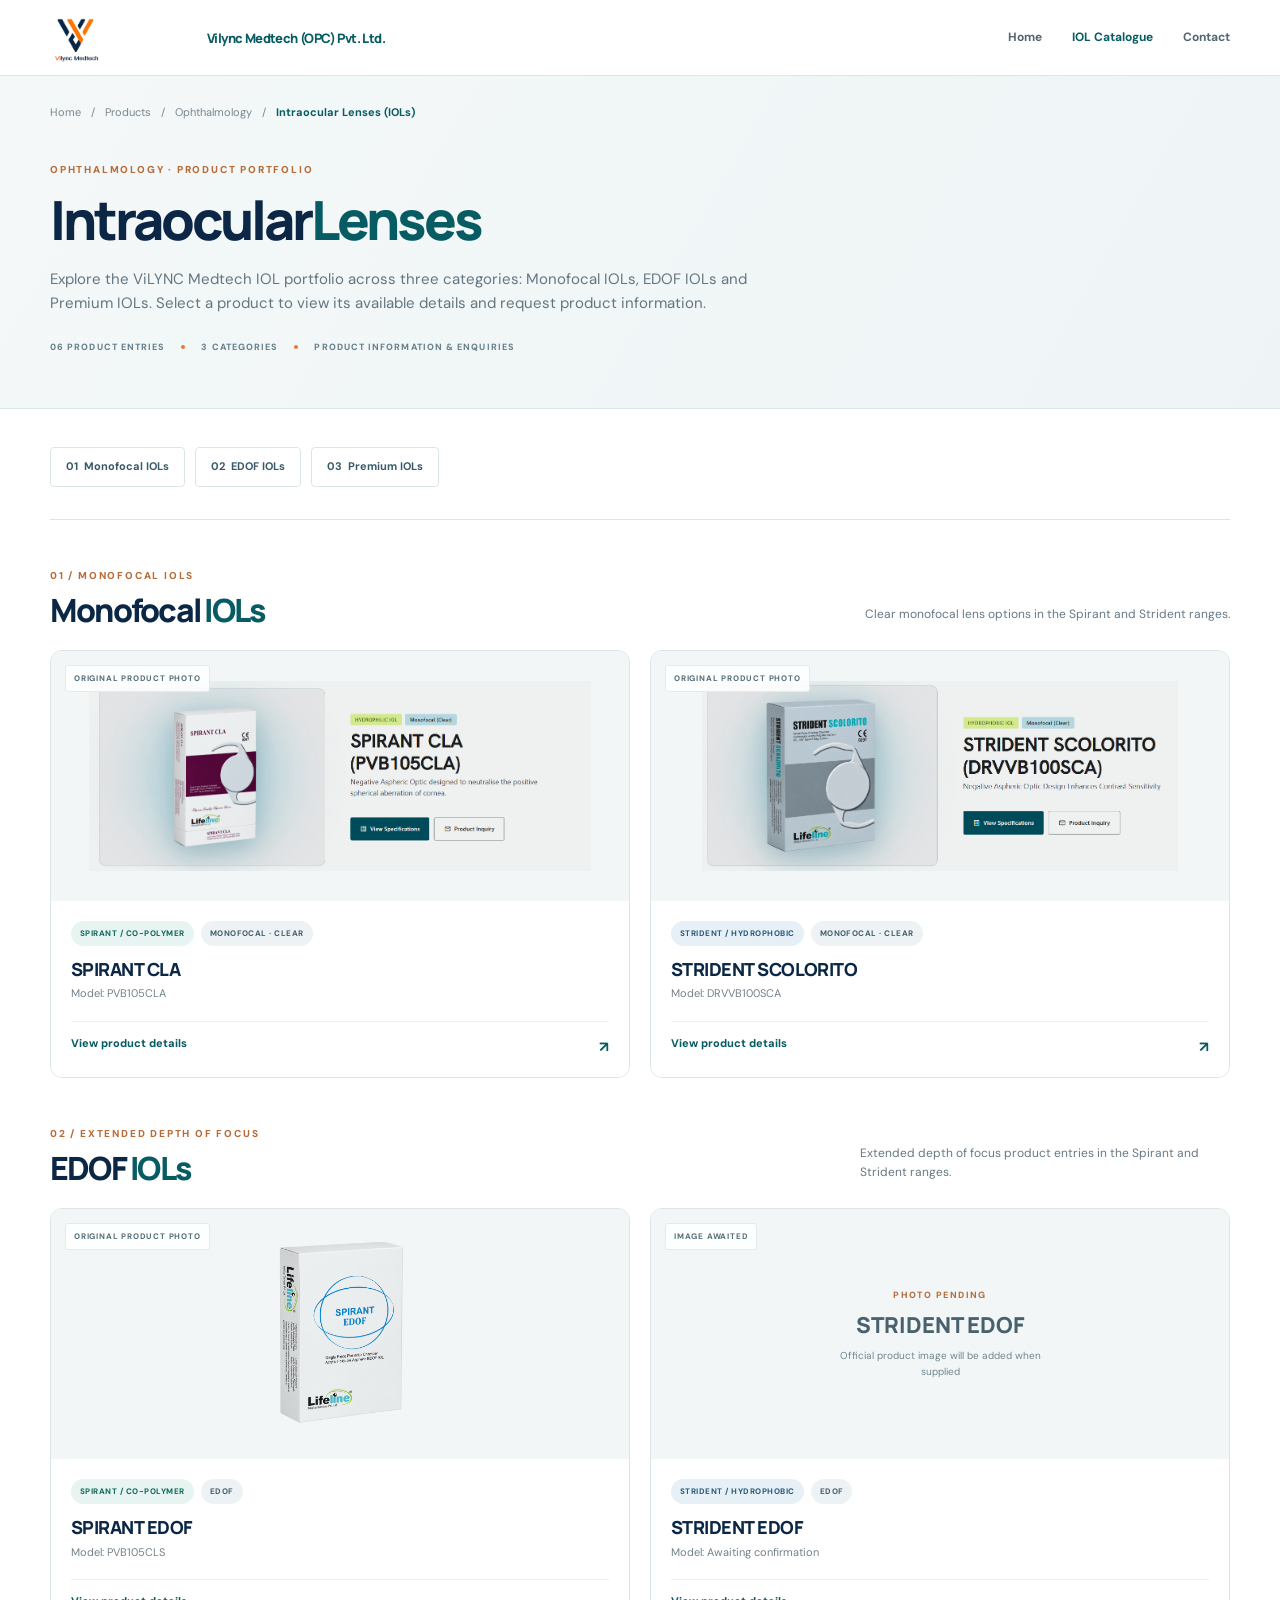
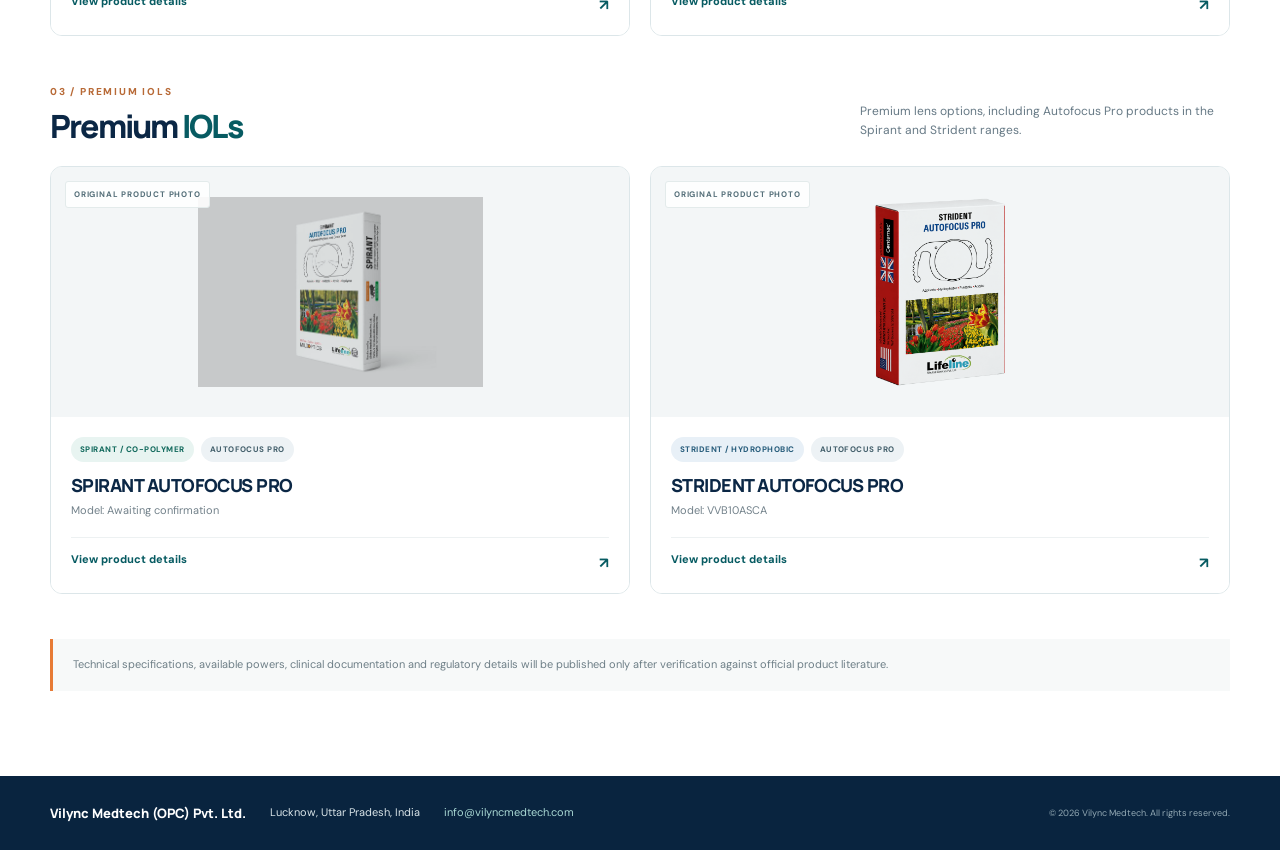
==== commit 52443a2b: "Update index.html" ====
--- a/products/ophthalmology/iols/index.html
+++ b/products/ophthalmology/iols/index.html
@@ -3,95 +3,171 @@
 <head>
   <meta charset="utf-8">
   <meta name="viewport" content="width=device-width, initial-scale=1">
-  <meta name="description" content="Ophthalmology product categories from Vilync Medtech (OPC) Pvt. Ltd.">
+  <meta name="description" content="Explore the ViLYNC Medtech intraocular lens portfolio: Monofocal IOLs, EDOF IOLs and Premium IOLs.">
   <meta name="theme-color" content="#0b2745">
-  <title>Ophthalmology | Vilync Medtech (OPC) Pvt. Ltd.</title>
+  <title>Intraocular Lenses | Vilync Medtech (OPC) Pvt. Ltd.</title>
   <link rel="preconnect" href="https://fonts.googleapis.com">
   <link rel="preconnect" href="https://fonts.gstatic.com" crossorigin>
   <link href="https://fonts.googleapis.com/css2?family=DM+Sans:wght@400;500;600;700&family=Manrope:wght@400;500;600;700;800&display=swap" rel="stylesheet">
-  <link rel="stylesheet" href="../../../styles.css">
-  <style>
-    .dept-page-hero{background:#f3f6f8;padding:64px 0 52px}
-    .dept-page-hero .container{max-width:1180px;margin:auto;width:calc(100% - 48px)}
-    .dept-crumb{font-size:12px;color:#718096;margin-bottom:28px}.dept-crumb a{color:#718096}
-    .dept-kicker{font-size:10px;letter-spacing:.2em;color:#e9782c;font-weight:800}
-    .dept-page-hero h1{font:800 clamp(38px,5vw,58px)/1.08 Manrope,Arial,sans-serif;color:#10243b;margin:15px 0}
-    .dept-page-hero h1 em{font-style:normal;color:#ef8738}
-    .dept-page-hero p{max-width:650px;color:#64758a;line-height:1.8}
-    .dept-content{padding:55px 0 90px}
-    .dept-content .container{max-width:1180px;margin:auto;width:calc(100% - 48px)}
-    .dept-category-grid{display:grid;grid-template-columns:repeat(3,minmax(0,1fr));gap:22px}
-    .dept-category{background:#fff;border:1px solid #e2e8ee;padding:28px;min-height:245px;display:flex;flex-direction:column;align-items:flex-start}
-    .dept-index{font-size:9px;letter-spacing:.16em;color:#e9782c;font-weight:800}
-    .dept-category h2{font:800 21px Manrope,Arial,sans-serif;color:#10243b;margin:24px 0 10px}
-    .dept-category p{font-size:13px;line-height:1.7;color:#64758a;margin:0 0 22px}
-    .dept-category a{margin-top:auto;color:#0b2745;font-size:12px;font-weight:800}
-    .dept-category a b{color:#e9782c;margin-left:6px}
-    .dept-contact-note{margin-top:30px;padding:20px 24px;background:#edf2f5;color:#64758a;font-size:13px;line-height:1.7}
-    @media(max-width:800px){.dept-category-grid{grid-template-columns:1fr 1fr}}
-    @media(max-width:580px){.dept-category-grid{grid-template-columns:1fr}.dept-page-hero{padding:42px 0}}
-    .nav-dropdown{position:relative}.nav-drop-toggle{border:0;background:transparent;color:#40536a;font:inherit;font-weight:700;cursor:pointer;padding:10px 0}
-    .nav-menu{display:none;position:absolute;top:calc(100% + 14px);right:-170px;z-index:50;min-width:490px;padding:22px;grid-template-columns:1fr 1fr;gap:22px;background:#fff;border:1px solid #e3e9ee;box-shadow:0 18px 45px #10243b20;border-radius:6px}
-    .nav-dropdown:hover .nav-menu,.nav-dropdown:focus-within .nav-menu,.nav-dropdown.menu-open .nav-menu{display:grid}
-    .nav-menu-group{display:flex;flex-direction:column;gap:11px}.nav-menu-group a{font-size:12px;color:#52657a}.nav-menu-group .nav-menu-heading{font-family:Manrope,Arial,sans-serif;color:#0b2745;font-weight:800;font-size:13px;padding-bottom:9px;border-bottom:1px solid #e7edf2}
-    @media(max-width:680px){.nav-dropdown{width:100%}.nav-drop-toggle{width:100%;text-align:left;padding:0}.nav-menu{position:static;min-width:0;width:100%;margin-top:12px;padding:15px;grid-template-columns:1fr;gap:18px;box-shadow:none}}
-  </style>
+  <link rel="stylesheet" href="iol-catalogue.css">
 </head>
 <body>
-<header class="site-header">
-  <div class="container nav-wrap">
-    <a class="brand" href="/" aria-label="Vilync Medtech (OPC) Pvt. Ltd. home">
-      <img src="../../assets/vilync-logo.png" alt="Vilync Medtech logo">
-      <span class="brand-name">Vilync Medtech (OPC) Pvt. Ltd.</span>
-    </a>
-    <button class="menu-toggle" type="button" aria-label="Open navigation" aria-expanded="false">☰</button>
-    <nav class="nav" aria-label="Main navigation">
-      <a href="/">Home</a><a href="/#about">About</a>
-      <div class="nav-dropdown">
-        <button class="nav-drop-toggle" type="button" aria-expanded="false" aria-controls="products-menu">Products <span aria-hidden="true">⌄</span></button>
-        <div class="nav-menu" id="products-menu">
-          <div class="nav-menu-group"><a class="nav-menu-heading" href="/products/ophthalmology/">Ophthalmology</a><a href="/products/ophthalmology/iols/">Intraocular Lenses</a><a href="/products/ophthalmology/#ophthalmic-equipment">Ophthalmic Equipment</a><a href="/products/ophthalmology/#ophthalmic-consumables">Ophthalmic Surgical Consumables</a></div>
-          <div class="nav-menu-group"><a class="nav-menu-heading" href="/products/general-surgery/">General Surgery</a><a href="/products/general-surgery/#surgical-equipment">Surgical Equipment</a><a href="/products/general-surgery/#surgical-consumables">Surgical Consumables</a></div>
-        </div>
+<header class="iol-header">
+  <a class="iol-brand" href="../../../" aria-label="Vilync Medtech (OPC) Pvt. Ltd. home">
+    <img src="../../../assets/vilync-logo.png" alt="Vilync Medtech logo">
+    <span>Vilync Medtech (OPC) Pvt. Ltd.</span>
+  </a>
+  <nav aria-label="Main navigation">
+    <a href="../../../">Home</a>
+    <a href="./" class="active">IOL Catalogue</a>
+    <a href="../../../#contact">Contact</a>
+  </nav>
+</header>
+
+<main>
+  <section class="iol-hero">
+    <div class="wrap">
+      <div class="crumb">
+        <a href="../../../">Home</a>
+        <span>/</span>
+        <a href="../../../#products">Products</a>
+        <span>/</span>
+        <span>Ophthalmology</span>
+        <span>/</span>
+        <b>Intraocular Lenses (IOLs)</b>
       </div>
-      <a href="/#brands">Our Approach</a><a href="/#contact">Contact</a><a class="nav-cta" href="/#enquiry">Make an Enquiry</a>
-    </nav>
+      <p class="eyebrow">OPHTHALMOLOGY · PRODUCT PORTFOLIO</p>
+      <h1>Intraocular<em>Lenses</em></h1>
+      <p class="intro">Explore the ViLYNC Medtech IOL portfolio across three categories: Monofocal IOLs, EDOF IOLs and Premium IOLs. Select a product to view its available details and request product information.</p>
+      <div class="hero-meta">
+        <span>06 PRODUCT ENTRIES</span><i></i>
+        <span>3 CATEGORIES</span><i></i>
+        <span>PRODUCT INFORMATION &amp; ENQUIRIES</span>
+      </div>
+    </div>
+  </section>
+
+  <section class="catalogue wrap">
+    <div class="category-nav" aria-label="IOL categories">
+      <a href="#monofocal">01&nbsp; Monofocal IOLs</a>
+      <a href="#edof">02&nbsp; EDOF IOLs</a>
+      <a href="#premium">03&nbsp; Premium IOLs</a>
+    </div>
+
+    <section class="category-section" id="monofocal">
+      <div class="category-heading">
+        <div><p class="eyebrow">01 / MONOFOCAL IOLS</p><h2>Monofocal <em>IOLs</em></h2></div>
+        <p>Clear monofocal lens options in the Spirant and Strident ranges.</p>
+      </div>
+      <div class="iol-grid">
+        <a class="iol-card" href="monofocal/spirant-cla/">
+          <div class="card-photo">
+            <img src="../../../assets/iol/spirant-cla.png" alt="Original Spirant CLA PVB105CLA product packaging" loading="lazy">
+            <span class="photo-tag">ORIGINAL PRODUCT PHOTO</span>
+          </div>
+          <div class="card-copy">
+            <div class="badges"><span class="badge brand-spirant">SPIRANT / CO-POLYMER</span><span class="badge">MONOFOCAL · CLEAR</span></div>
+            <h3>SPIRANT CLA</h3>
+            <p class="model">Model: PVB105CLA</p>
+            <span class="card-link">View product details <b>↗</b></span>
+          </div>
+        </a>
+
+        <a class="iol-card" href="monofocal/strident-scolorito/">
+          <div class="card-photo">
+            <img src="../../../assets/iol/strident-scolorito.png" alt="Original Strident Scolorito DRVVB100SCA product packaging" loading="lazy">
+            <span class="photo-tag">ORIGINAL PRODUCT PHOTO</span>
+          </div>
+          <div class="card-copy">
+            <div class="badges"><span class="badge brand-strident">STRIDENT / HYDROPHOBIC</span><span class="badge">MONOFOCAL · CLEAR</span></div>
+            <h3>STRIDENT SCOLORITO</h3>
+            <p class="model">Model: DRVVB100SCA</p>
+            <span class="card-link">View product details <b>↗</b></span>
+          </div>
+        </a>
+      </div>
+    </section>
+
+    <section class="category-section" id="edof">
+      <div class="category-heading">
+        <div><p class="eyebrow">02 / EXTENDED DEPTH OF FOCUS</p><h2>EDOF <em>IOLs</em></h2></div>
+        <p>Extended depth of focus product entries in the Spirant and Strident ranges.</p>
+      </div>
+      <div class="iol-grid">
+        <a class="iol-card" href="edof/spirant-edof/">
+          <div class="card-photo">
+            <img src="../../../assets/iol/spirant-edof.png" alt="Original Spirant EDOF PVB105CLS product packaging" loading="lazy">
+            <span class="photo-tag">ORIGINAL PRODUCT PHOTO</span>
+          </div>
+          <div class="card-copy">
+            <div class="badges"><span class="badge brand-spirant">SPIRANT / CO-POLYMER</span><span class="badge">EDOF</span></div>
+            <h3>SPIRANT EDOF</h3>
+            <p class="model">Model: PVB105CLS</p>
+            <span class="card-link">View product details <b>↗</b></span>
+          </div>
+        </a>
+
+        <a class="iol-card" href="edof/strident-edof/">
+          <div class="card-photo pending-photo">
+            <div class="pending-mark"><span>PHOTO PENDING</span><b>STRIDENT EDOF</b><small>Official product image will be added when supplied</small></div>
+            <span class="photo-tag">IMAGE AWAITED</span>
+          </div>
+          <div class="card-copy">
+            <div class="badges"><span class="badge brand-strident">STRIDENT / HYDROPHOBIC</span><span class="badge">EDOF</span></div>
+            <h3>STRIDENT EDOF</h3>
+            <p class="model">Model: Awaiting confirmation</p>
+            <span class="card-link">View product details <b>↗</b></span>
+          </div>
+        </a>
+      </div>
+    </section>
+
+    <section class="category-section" id="premium">
+      <div class="category-heading">
+        <div><p class="eyebrow">03 / PREMIUM IOLS</p><h2>Premium <em>IOLs</em></h2></div>
+        <p>Premium lens options, including Autofocus Pro products in the Spirant and Strident ranges.</p>
+      </div>
+      <div class="iol-grid">
+        <a class="iol-card" href="autofocus-pro/spirant-autofocus-pro/">
+          <div class="card-photo">
+            <img src="../../../assets/iol/spirant-autofocus-pro.png" alt="Original Spirant Autofocus Pro product packaging" loading="lazy">
+            <span class="photo-tag">ORIGINAL PRODUCT PHOTO</span>
+          </div>
+          <div class="card-copy">
+            <div class="badges"><span class="badge brand-spirant">SPIRANT / CO-POLYMER</span><span class="badge">AUTOFOCUS PRO</span></div>
+            <h3>SPIRANT AUTOFOCUS PRO</h3>
+            <p class="model">Model: Awaiting confirmation</p>
+            <span class="card-link">View product details <b>↗</b></span>
+          </div>
+        </a>
+
+        <a class="iol-card" href="autofocus-pro/strident-autofocus-pro/">
+          <div class="card-photo">
+            <img src="../../../assets/iol/strident-autofocus-pro.png" alt="Original Strident Autofocus Pro VVB10ASCA product packaging" loading="lazy">
+            <span class="photo-tag">ORIGINAL PRODUCT PHOTO</span>
+          </div>
+          <div class="card-copy">
+            <div class="badges"><span class="badge brand-strident">STRIDENT / HYDROPHOBIC</span><span class="badge">AUTOFOCUS PRO</span></div>
+            <h3>STRIDENT AUTOFOCUS PRO</h3>
+            <p class="model">Model: VVB10ASCA</p>
+            <span class="card-link">View product details <b>↗</b></span>
+          </div>
+        </a>
+      </div>
+    </section>
+
+    <p class="catalogue-note">Technical specifications, available powers, clinical documentation and regulatory details will be published only after verification against official product literature.</p>
+  </section>
+</main>
+
+<footer class="iol-footer">
+  <div class="wrap">
+    <strong>Vilync Medtech (OPC) Pvt. Ltd.</strong>
+    <span>Lucknow, Uttar Pradesh, India</span>
+    <a href="mailto:info@vilyncmedtech.com">info@vilyncmedtech.com</a>
+    <small>© <span id="year"></span> Vilync Medtech. All rights reserved.</small>
   </div>
-</header>
-<main>
-<section class="dept-page-hero">
-  <div class="container">
-    <div class="dept-crumb"><a href="/">Home</a> / <a href="/#products">Products</a> / <b>Ophthalmology</b></div>
-    <span class="dept-kicker">PRODUCT DEPARTMENT</span>
-    <h1>Ophthalmology</h1>
-    <p>Explore ophthalmic products and technologies across intraocular lenses, ophthalmic equipment and ophthalmic surgical consumables.</p>
-  </div>
-</section>
-<section class="dept-content">
-  <div class="container">
-    <div class="dept-category-grid">
-      <article class="dept-category" id="intraocular-lenses">
-      <span class="dept-index">01 / OPHTHALMOLOGY</span>
-      <h2>Intraocular Lenses</h2>
-      <p>Monofocal, EDOF and Premium IOL categories for cataract and vision correction needs.</p>
-      <a href="/products/ophthalmology/iols/">Explore category <b>↗</b></a>
-    </article><article class="dept-category" id="ophthalmic-equipment">
-      <span class="dept-index">02 / OPHTHALMOLOGY</span>
-      <h2>Ophthalmic Equipment</h2>
-      <p>Ophthalmic diagnostic and clinical equipment. Contact us for product range and demonstrations.</p>
-      <a href="/#enquiry">Explore category <b>↗</b></a>
-    </article><article class="dept-category" id="ophthalmic-consumables">
-      <span class="dept-index">03 / OPHTHALMOLOGY</span>
-      <h2>Ophthalmic Surgical Consumables</h2>
-      <p>Consumables used in ophthalmic surgical procedures. Contact us for available product information.</p>
-      <a href="/#enquiry">Explore category <b>↗</b></a>
-    </article>
-    </div>
-    <div class="dept-contact-note">For product range details, current availability, specifications and demonstrations, please contact the ViLYNC Medtech team.</div>
-  </div>
-</section>
-</main>
-<footer class="footer"><div class="container footer-bottom"><span>© <span id="year"></span> Vilync Medtech (OPC) Pvt. Ltd.</span><span><a href="/#contact">Contact our team</a></span></div></footer>
-<script src="../../script.js"></script>
+</footer>
+<script>document.getElementById('year').textContent = new Date().getFullYear();</script>
 </body>
 </html>
--- a/products/ophthalmology/iols/iol-catalogue.css
+++ b/products/ophthalmology/iols/iol-catalogue.css
@@ -0,0 +1,54 @@
+:root{--navy:#0b2745;--ink:#142b3c;--muted:#667985;--line:#dce6e9;--teal:#075b62;--orange:#e77b36;--pale:#f4f8f8}*{box-sizing:border-box}html{scroll-behavior:smooth;scroll-padding-top:100px}body{margin:0;color:var(--ink);font-family:"DM Sans",Arial,sans-serif;line-height:1.6;background:#fff}a{color:inherit;text-decoration:none}.wrap{width:min(1180px,calc(100% - 48px));margin:auto}.iol-header{height:76px;padding:0 max(24px,calc((100vw - 1180px)/2));display:flex;align-items:center;justify-content:space-between;border-bottom:1px solid var(--line);background:#fff;position:sticky;top:0;z-index:10}.iol-brand{display:flex;align-items:center;gap:12px;font:800 15px Manrope,sans-serif;color:var(--teal);letter-spacing:-.04em}.iol-brand img{width:145px;height:50px;object-fit:contain;object-position:left center}.iol-brand span{font-size:13px}.iol-header nav{display:flex;gap:30px;font-size:12px;font-weight:700;color:#536671}.iol-header nav a.active,.iol-header nav a:hover{color:var(--teal)}.iol-hero{background:linear-gradient(120deg,#f4f8f8,#eef4f6);padding:28px 0 54px;border-bottom:1px solid var(--line)}.crumb{display:flex;gap:10px;flex-wrap:wrap;font-size:11px;color:#778790;margin-bottom:40px}.crumb b{color:var(--teal)}.eyebrow{font-size:10px;letter-spacing:.18em;font-weight:800;color:#b86a37;margin:0 0 12px}.iol-hero h1,.category-heading h2{font:800 clamp(36px,5vw,54px)/1.1 Manrope,sans-serif;letter-spacing:-.055em;color:var(--navy);margin:0}.iol-hero h1 em,.category-heading h2 em{font-style:normal;color:var(--teal)}.intro{max-width:700px;font-size:15px;color:#637680;margin:18px 0 25px}.hero-meta{display:flex;align-items:center;gap:16px;flex-wrap:wrap;font-size:9px;font-weight:800;letter-spacing:.12em;color:#66808c}.hero-meta i{width:4px;height:4px;background:var(--orange);border-radius:50%}.catalogue{padding:38px 0 85px}.category-nav{display:flex;gap:10px;flex-wrap:wrap;padding-bottom:32px;border-bottom:1px solid var(--line)}.category-nav a{padding:10px 15px;border:1px solid var(--line);border-radius:4px;font-size:11px;font-weight:700;color:#385a68;background:#fff}.category-nav a:hover{border-color:var(--teal);color:var(--teal)}.category-section{padding-top:48px}.category-heading{display:flex;align-items:end;justify-content:space-between;gap:30px;margin-bottom:22px}.category-heading .eyebrow{margin-bottom:9px}.category-heading h2{font-size:32px}.category-heading>p{max-width:370px;color:var(--muted);font-size:12px;margin:0 0 4px}.iol-grid{display:grid;grid-template-columns:repeat(auto-fit,minmax(min(100%,300px),1fr));gap:20px}.iol-card{display:block;border:1px solid var(--line);border-radius:12px;overflow:hidden;background:#fff;transition:transform .2s ease,box-shadow .2s ease,border-color .2s ease}.iol-card:hover{transform:translateY(-4px);border-color:#b6cdd0;box-shadow:0 16px 36px #12344712}.card-photo{height:250px;background:#f4f7f7;position:relative;display:grid;place-items:center;padding:18px}.card-photo img{width:100%;height:100%;object-fit:contain;mix-blend-mode:multiply}.photo-tag{position:absolute;left:14px;top:14px;font-size:8px;font-weight:800;letter-spacing:.1em;background:#ffffffdf;color:#57717b;border:1px solid #e3ebeb;padding:6px 8px;border-radius:3px}.card-copy{padding:20px 20px 18px}.badges{display:flex;gap:7px;flex-wrap:wrap;margin-bottom:12px}.badge{font-size:8px;font-weight:800;letter-spacing:.06em;border-radius:30px;padding:6px 9px;background:#edf2f5;color:#45616d}.brand-spirant{background:#e8f4f1;color:#126a5d}.brand-strident{background:#e8f0f7;color:#285d7c}.card-copy h3{font:800 18px/1.25 Manrope,sans-serif;color:var(--navy);margin:0 0 5px;letter-spacing:-.03em}.model{font-size:11px;color:#72818a;margin:0 0 18px}.card-link{font-size:11px;font-weight:800;color:var(--teal);display:flex;justify-content:space-between;border-top:1px solid #edf1f2;padding-top:13px}.card-link b{font-size:15px}.pending-photo{background:repeating-linear-gradient(135deg,#f5f8f8,#f5f8f8 12px,#eef3f3 12px,#eef3f3 24px)}.pending-mark{text-align:center;color:#71858d;display:grid;gap:8px}.pending-mark span{font-size:9px;letter-spacing:.16em;font-weight:800;color:#b66c3c}.pending-mark b{font:800 22px Manrope,sans-serif;color:#48616c}.pending-mark small{font-size:10px;max-width:220px}.catalogue-note{margin:45px 0 0;padding:17px 20px;border-left:3px solid var(--orange);background:#f7f9f9;color:#6e7f87;font-size:11px}.iol-footer{background:#09243f;color:#d9e4e8;padding:28px 0}.iol-footer .wrap{display:flex;align-items:center;gap:24px;flex-wrap:wrap;font-size:11px}.iol-footer strong{font:800 13px Manrope,sans-serif;color:#fff}.iol-footer a{color:#a9d8d4}.iol-footer small{margin-left:auto;color:#93a9b4;font-size:9px}@media(max-width:850px){.iol-grid{grid-template-columns:repeat(2,minmax(0,1fr))}.category-heading{align-items:start;display:block}.category-heading>p{margin-top:12px}}@media(max-width:560px){.wrap{width:calc(100% - 32px)}.iol-header{height:66px;padding:0 16px}.iol-brand{font-size:12px;gap:7px}.iol-brand img{width:100px;height:42px}.iol-brand span{font-size:10px}.iol-header nav{gap:13px;font-size:10px}.iol-header nav a:first-child{display:none}.iol-hero{padding-top:20px}.crumb{margin-bottom:28px;font-size:10px}.intro{font-size:13px}.catalogue{padding-top:25px}.category-nav{gap:7px}.category-nav a{font-size:10px;padding:9px}.category-section{padding-top:38px}.category-heading h2{font-size:27px}.iol-grid{grid-template-columns:1fr;gap:14px}.card-photo{height:230px}.iol-footer .wrap{display:grid;gap:7px}.iol-footer small{margin:10px 0 0}}
+
+/* VIYLNC IOL CATALOGUE - IMAGE OVERFLOW CORRECTION */
+
+.iol-card {
+  display: flex;
+  flex-direction: column;
+  overflow: hidden;
+}
+
+.iol-card .card-photo {
+  position: relative;
+  height: 250px;
+  min-height: 250px;
+  overflow: hidden;
+  display: flex;
+  align-items: center;
+  justify-content: center;
+  background: #f3f6f7;
+}
+
+.iol-card .card-photo > img {
+  display: block;
+  width: 100%;
+  height: 100%;
+  max-width: 100%;
+  max-height: 100%;
+  object-fit: contain;
+  object-position: center;
+  padding: 12px;
+  box-sizing: border-box;
+}
+
+.iol-card .card-copy {
+  position: relative;
+  z-index: 1;
+  flex: 1;
+  background: #fff;
+}
+
+.iol-card .photo-tag {
+  position: absolute;
+  top: 14px;
+  left: 14px;
+  z-index: 2;
+}
+
+@media (max-width: 600px) {
+  .iol-card .card-photo {
+    height: 220px;
+    min-height: 220px;
+  }
+}
+
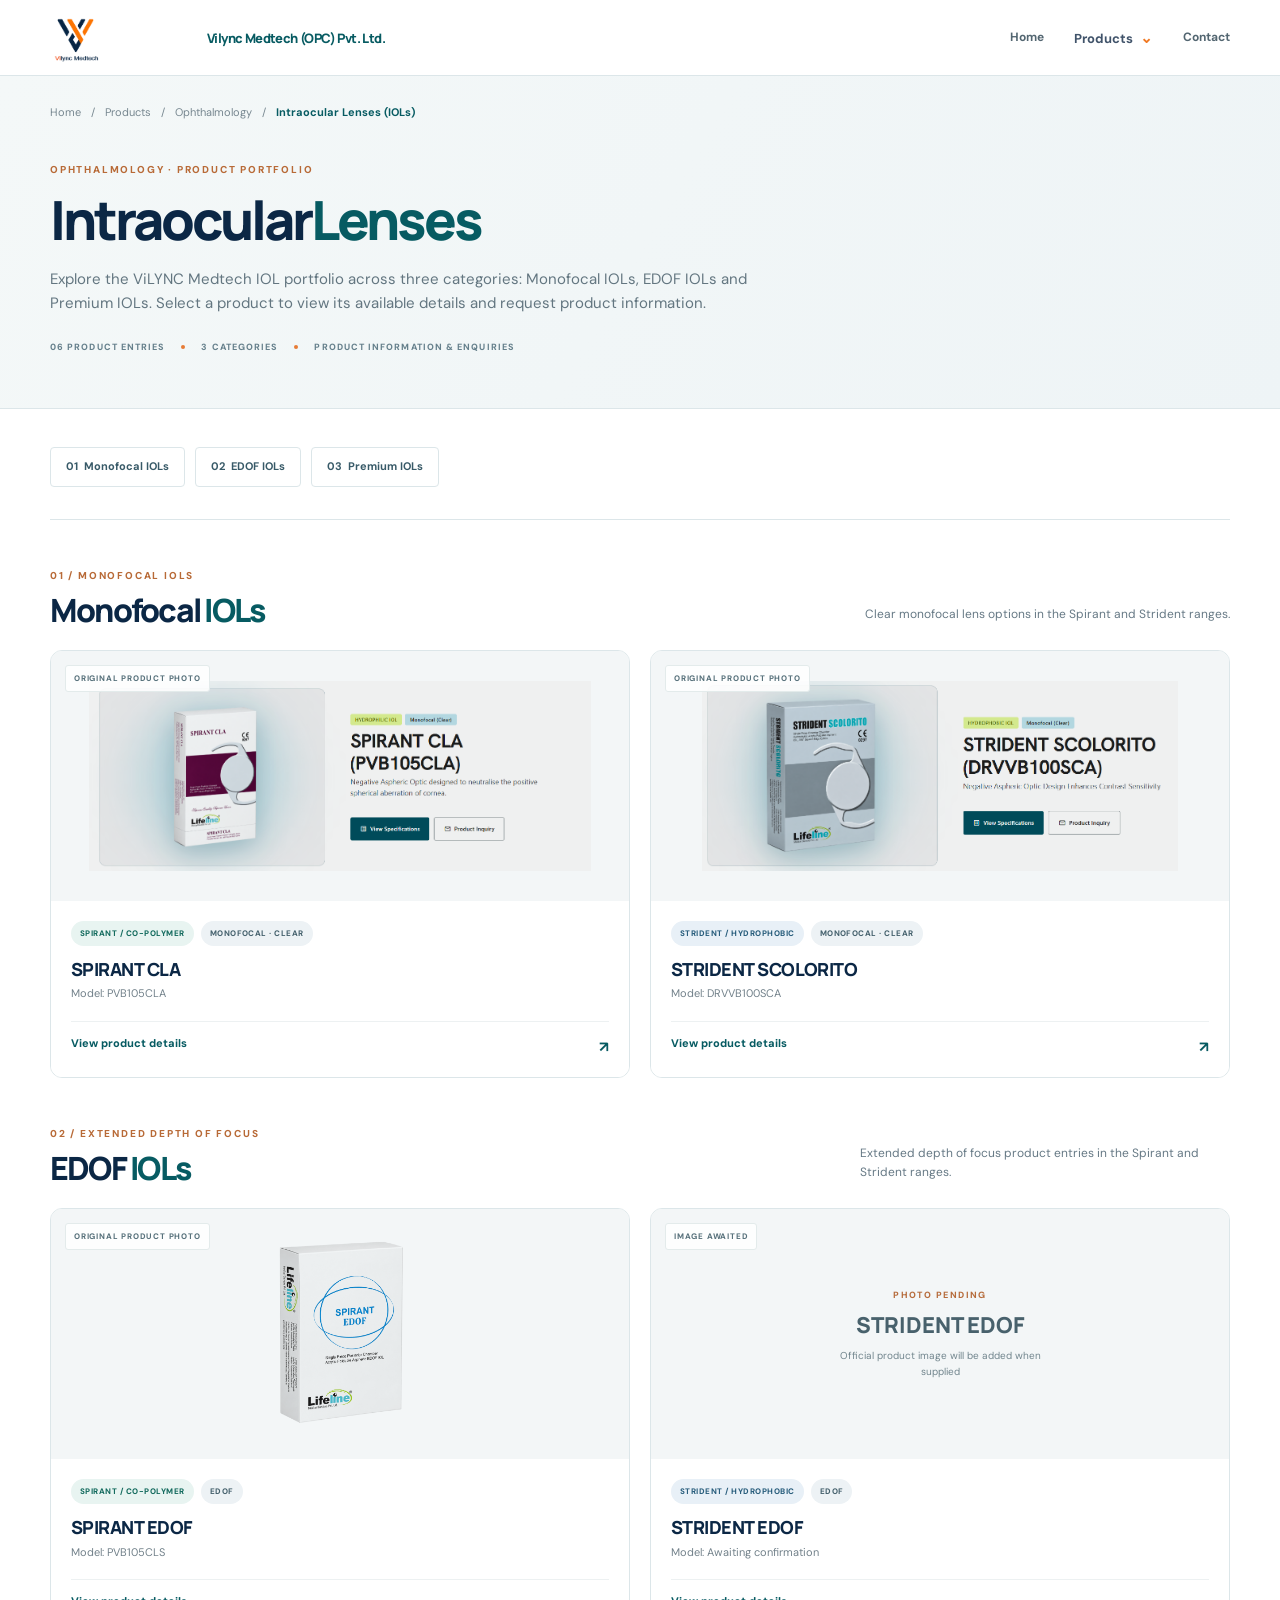
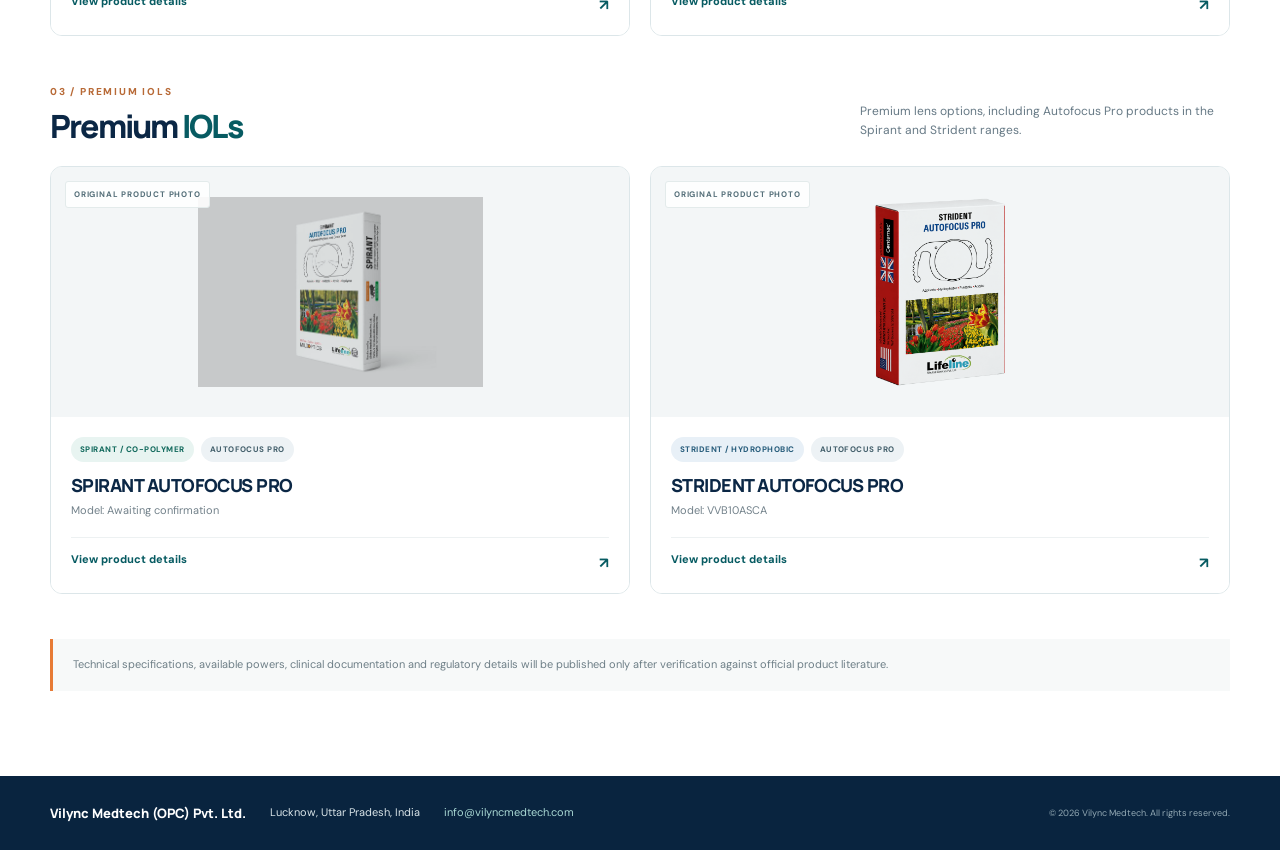
==== commit bdb0846c: "Merge pull request #2 from vilyncmedtech-ui/iol-catalogue-update Fix IOL Catalogue Page" ====
--- a/products/ophthalmology/iols/index.html
+++ b/products/ophthalmology/iols/index.html
@@ -10,6 +10,21 @@
   <link rel="preconnect" href="https://fonts.gstatic.com" crossorigin>
   <link href="https://fonts.googleapis.com/css2?family=DM+Sans:wght@400;500;600;700&family=Manrope:wght@400;500;600;700;800&display=swap" rel="stylesheet">
   <link rel="stylesheet" href="iol-catalogue.css">
+
+<style>
+  .iol-header nav{display:flex;align-items:center;gap:30px}
+  .iol-nav-dropdown{position:relative;color:#40536a;font-size:13px;font-weight:700}
+  .iol-nav-dropdown summary{list-style:none;cursor:pointer;white-space:nowrap}
+  .iol-nav-dropdown summary::-webkit-details-marker{display:none}
+  .iol-nav-dropdown summary::after{content:"⌄";margin-left:7px;color:#f07822;font-size:15px}
+  .iol-nav-dropdown summary:hover,.iol-nav-dropdown[open] summary{color:#f07822}
+  .iol-nav-submenu{display:none;position:absolute;top:calc(100% + 14px);left:-18px;min-width:205px;padding:9px;background:#fff;border:1px solid #e7edf2;border-radius:6px;box-shadow:0 16px 35px #10243b18;z-index:50}
+  .iol-nav-dropdown:hover .iol-nav-submenu,.iol-nav-dropdown:focus-within .iol-nav-submenu,.iol-nav-dropdown[open] .iol-nav-submenu{display:block}
+  .iol-nav-submenu a{display:block;padding:11px 12px;border-radius:4px;color:#243d56;font-size:12px}
+  .iol-nav-submenu a:hover,.iol-nav-submenu a.active{background:#f3f6f8;color:#e4772c}
+  @media(max-width:680px){.iol-header nav{gap:16px}.iol-nav-dropdown{width:100%}.iol-nav-submenu{position:static;min-width:0;margin-top:8px;box-shadow:none;background:#f5f7f9}.iol-nav-dropdown[open] .iol-nav-submenu{display:block}}
+</style>
+
 </head>
 <body>
 <header class="iol-header">
@@ -19,7 +34,12 @@
   </a>
   <nav aria-label="Main navigation">
     <a href="../../../">Home</a>
-    <a href="./" class="active">IOL Catalogue</a>
+    <details class="iol-nav-dropdown">
+      <summary>Products</summary>
+      <div class="iol-nav-submenu">
+        <a href="./" class="active" aria-current="page">Intraocular Lenses</a>
+      </div>
+    </details>
     <a href="../../../#contact">Contact</a>
   </nav>
 </header>
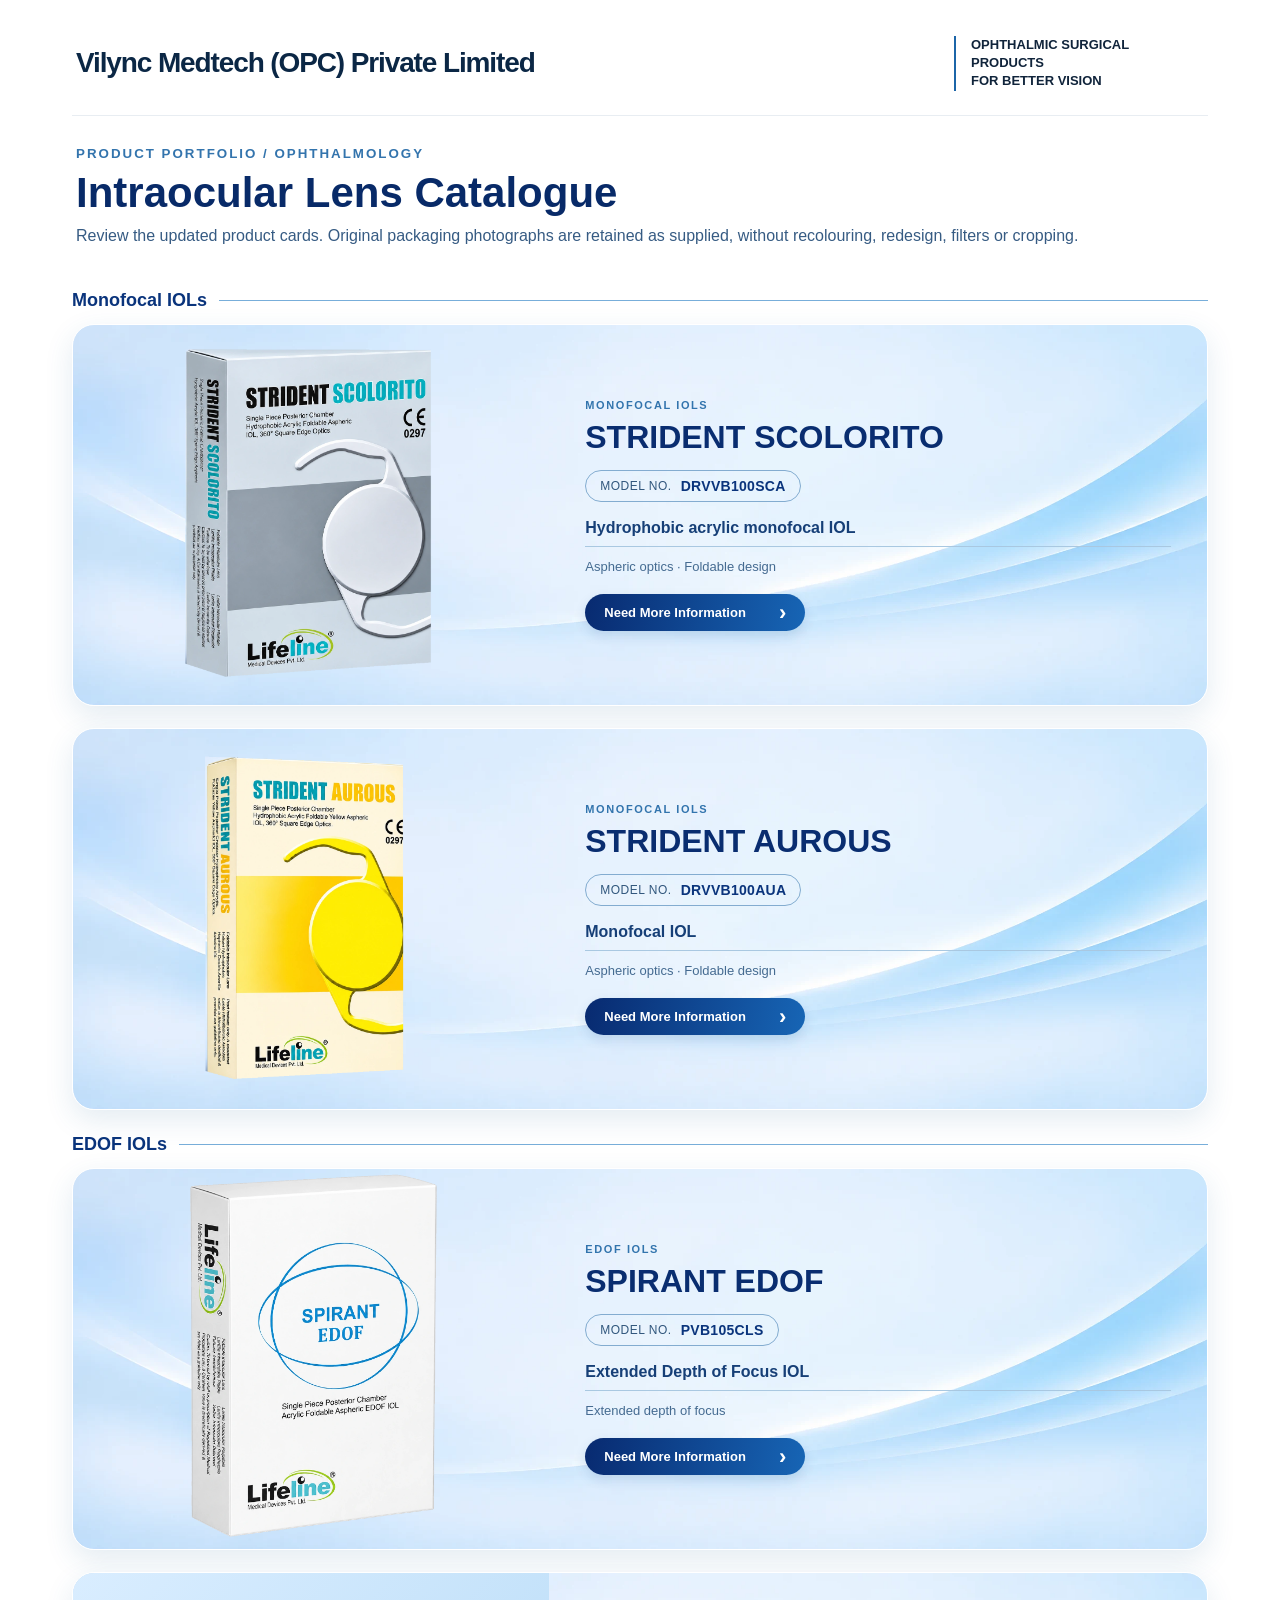
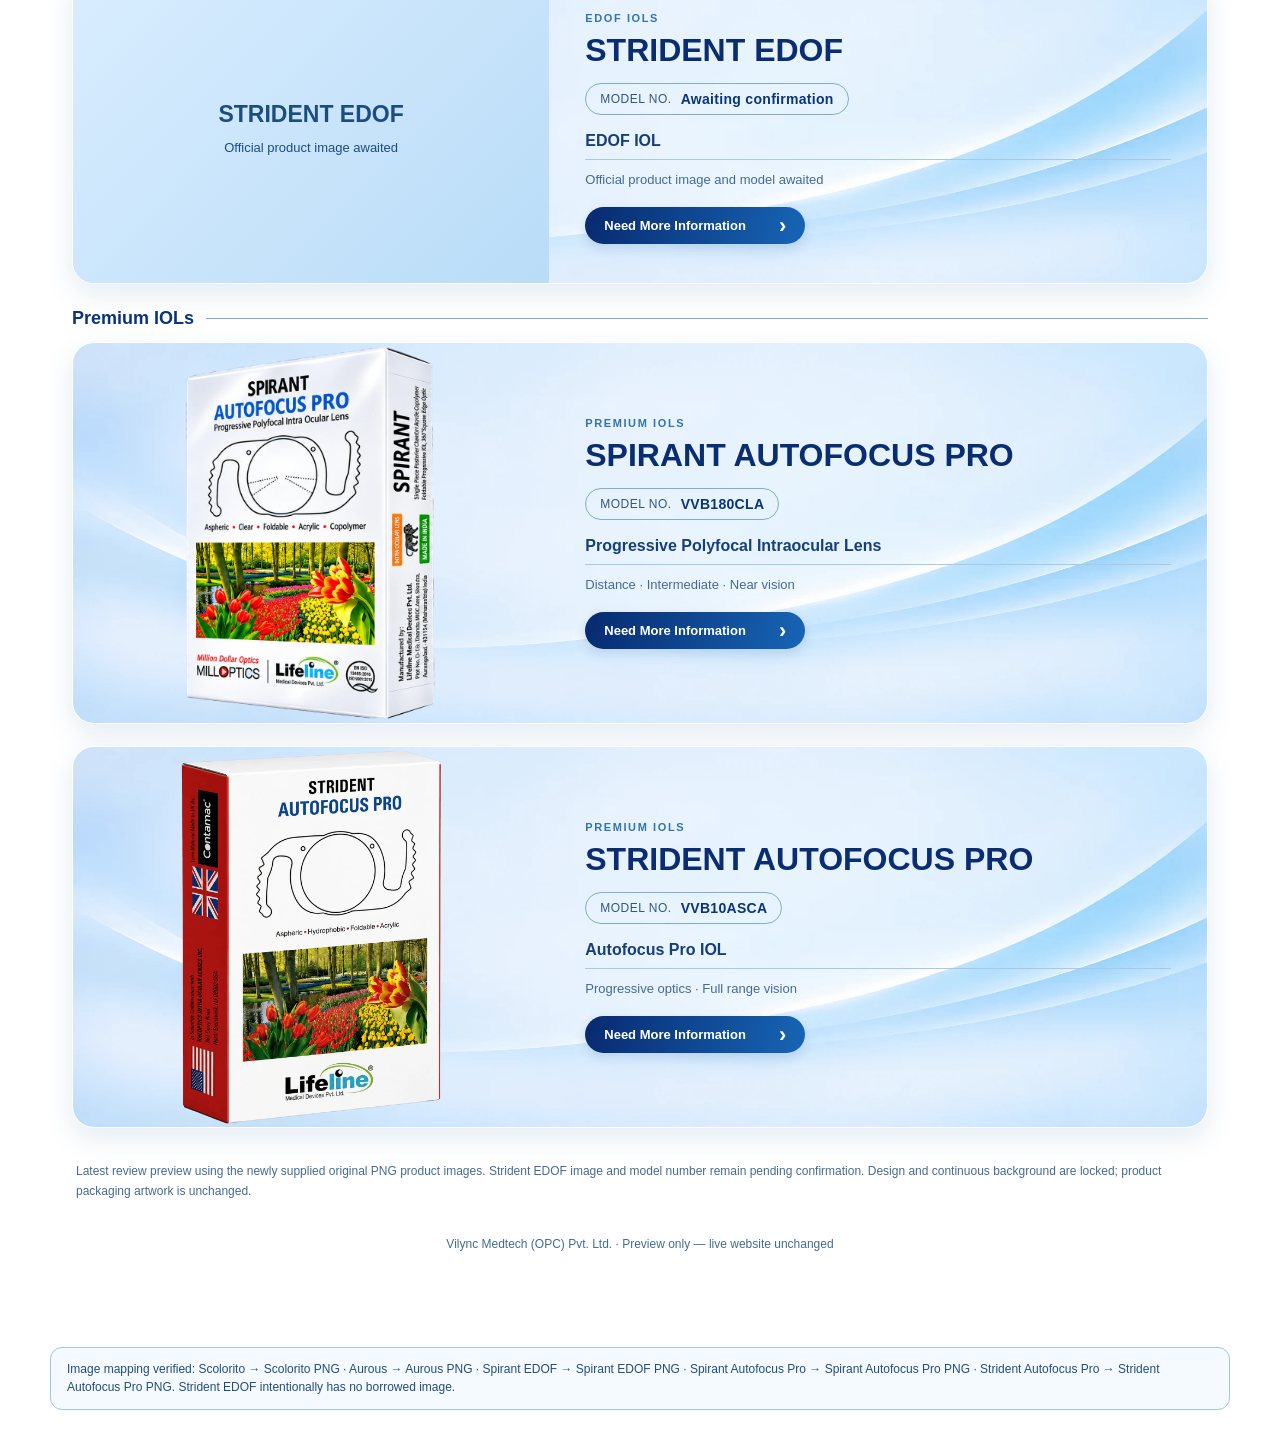
==== commit 62e36e6a: "Publish approved IOL catalogue white page theme" ====
--- a/products/ophthalmology/iols/index.html
+++ b/products/ophthalmology/iols/index.html
@@ -1,193 +1,22 @@
-<!doctype html>
-<html lang="en">
-<head>
-  <meta charset="utf-8">
-  <meta name="viewport" content="width=device-width, initial-scale=1">
-  <meta name="description" content="Explore the ViLYNC Medtech intraocular lens portfolio: Monofocal IOLs, EDOF IOLs and Premium IOLs.">
-  <meta name="theme-color" content="#0b2745">
-  <title>Intraocular Lenses | Vilync Medtech (OPC) Pvt. Ltd.</title>
-  <link rel="preconnect" href="https://fonts.googleapis.com">
-  <link rel="preconnect" href="https://fonts.gstatic.com" crossorigin>
-  <link href="https://fonts.googleapis.com/css2?family=DM+Sans:wght@400;500;600;700&family=Manrope:wght@400;500;600;700;800&display=swap" rel="stylesheet">
-  <link rel="stylesheet" href="iol-catalogue.css">
-
-<style>
-  .iol-header nav{display:flex;align-items:center;gap:30px}
-  .iol-nav-dropdown{position:relative;color:#40536a;font-size:13px;font-weight:700}
-  .iol-nav-dropdown summary{list-style:none;cursor:pointer;white-space:nowrap}
-  .iol-nav-dropdown summary::-webkit-details-marker{display:none}
-  .iol-nav-dropdown summary::after{content:"⌄";margin-left:7px;color:#f07822;font-size:15px}
-  .iol-nav-dropdown summary:hover,.iol-nav-dropdown[open] summary{color:#f07822}
-  .iol-nav-submenu{display:none;position:absolute;top:calc(100% + 14px);left:-18px;min-width:205px;padding:9px;background:#fff;border:1px solid #e7edf2;border-radius:6px;box-shadow:0 16px 35px #10243b18;z-index:50}
-  .iol-nav-dropdown:hover .iol-nav-submenu,.iol-nav-dropdown:focus-within .iol-nav-submenu,.iol-nav-dropdown[open] .iol-nav-submenu{display:block}
-  .iol-nav-submenu a{display:block;padding:11px 12px;border-radius:4px;color:#243d56;font-size:12px}
-  .iol-nav-submenu a:hover,.iol-nav-submenu a.active{background:#f3f6f8;color:#e4772c}
-  @media(max-width:680px){.iol-header nav{gap:16px}.iol-nav-dropdown{width:100%}.iol-nav-submenu{position:static;min-width:0;margin-top:8px;box-shadow:none;background:#f5f7f9}.iol-nav-dropdown[open] .iol-nav-submenu{display:block}}
-</style>
-
-</head>
-<body>
-<header class="iol-header">
-  <a class="iol-brand" href="../../../" aria-label="Vilync Medtech (OPC) Pvt. Ltd. home">
-    <img src="../../../assets/vilync-logo.png" alt="Vilync Medtech logo">
-    <span>Vilync Medtech (OPC) Pvt. Ltd.</span>
-  </a>
-  <nav aria-label="Main navigation">
-    <a href="../../../">Home</a>
-    <details class="iol-nav-dropdown">
-      <summary>Products</summary>
-      <div class="iol-nav-submenu">
-        <a href="./" class="active" aria-current="page">Intraocular Lenses</a>
-      </div>
-    </details>
-    <a href="../../../#contact">Contact</a>
-  </nav>
-</header>
-
-<main>
-  <section class="iol-hero">
-    <div class="wrap">
-      <div class="crumb">
-        <a href="../../../">Home</a>
-        <span>/</span>
-        <a href="../../../#products">Products</a>
-        <span>/</span>
-        <span>Ophthalmology</span>
-        <span>/</span>
-        <b>Intraocular Lenses (IOLs)</b>
-      </div>
-      <p class="eyebrow">OPHTHALMOLOGY · PRODUCT PORTFOLIO</p>
-      <h1>Intraocular<em>Lenses</em></h1>
-      <p class="intro">Explore the ViLYNC Medtech IOL portfolio across three categories: Monofocal IOLs, EDOF IOLs and Premium IOLs. Select a product to view its available details and request product information.</p>
-      <div class="hero-meta">
-        <span>06 PRODUCT ENTRIES</span><i></i>
-        <span>3 CATEGORIES</span><i></i>
-        <span>PRODUCT INFORMATION &amp; ENQUIRIES</span>
-      </div>
-    </div>
-  </section>
-
-  <section class="catalogue wrap">
-    <div class="category-nav" aria-label="IOL categories">
-      <a href="#monofocal">01&nbsp; Monofocal IOLs</a>
-      <a href="#edof">02&nbsp; EDOF IOLs</a>
-      <a href="#premium">03&nbsp; Premium IOLs</a>
-    </div>
-
-    <section class="category-section" id="monofocal">
-      <div class="category-heading">
-        <div><p class="eyebrow">01 / MONOFOCAL IOLS</p><h2>Monofocal <em>IOLs</em></h2></div>
-        <p>Clear monofocal lens options in the Spirant and Strident ranges.</p>
-      </div>
-      <div class="iol-grid">
-        <a class="iol-card" href="monofocal/spirant-cla/">
-          <div class="card-photo">
-            <img src="../../../assets/iol/spirant-cla.png" alt="Original Spirant CLA PVB105CLA product packaging" loading="lazy">
-            <span class="photo-tag">ORIGINAL PRODUCT PHOTO</span>
-          </div>
-          <div class="card-copy">
-            <div class="badges"><span class="badge brand-spirant">SPIRANT / CO-POLYMER</span><span class="badge">MONOFOCAL · CLEAR</span></div>
-            <h3>SPIRANT CLA</h3>
-            <p class="model">Model: PVB105CLA</p>
-            <span class="card-link">View product details <b>↗</b></span>
-          </div>
-        </a>
-
-        <a class="iol-card" href="monofocal/strident-scolorito/">
-          <div class="card-photo">
-            <img src="../../../assets/iol/strident-scolorito.png" alt="Original Strident Scolorito DRVVB100SCA product packaging" loading="lazy">
-            <span class="photo-tag">ORIGINAL PRODUCT PHOTO</span>
-          </div>
-          <div class="card-copy">
-            <div class="badges"><span class="badge brand-strident">STRIDENT / HYDROPHOBIC</span><span class="badge">MONOFOCAL · CLEAR</span></div>
-            <h3>STRIDENT SCOLORITO</h3>
-            <p class="model">Model: DRVVB100SCA</p>
-            <span class="card-link">View product details <b>↗</b></span>
-          </div>
-        </a>
-      </div>
-    </section>
-
-    <section class="category-section" id="edof">
-      <div class="category-heading">
-        <div><p class="eyebrow">02 / EXTENDED DEPTH OF FOCUS</p><h2>EDOF <em>IOLs</em></h2></div>
-        <p>Extended depth of focus product entries in the Spirant and Strident ranges.</p>
-      </div>
-      <div class="iol-grid">
-        <a class="iol-card" href="edof/spirant-edof/">
-          <div class="card-photo">
-            <img src="../../../assets/iol/spirant-edof.png" alt="Original Spirant EDOF PVB105CLS product packaging" loading="lazy">
-            <span class="photo-tag">ORIGINAL PRODUCT PHOTO</span>
-          </div>
-          <div class="card-copy">
-            <div class="badges"><span class="badge brand-spirant">SPIRANT / CO-POLYMER</span><span class="badge">EDOF</span></div>
-            <h3>SPIRANT EDOF</h3>
-            <p class="model">Model: PVB105CLS</p>
-            <span class="card-link">View product details <b>↗</b></span>
-          </div>
-        </a>
-
-        <a class="iol-card" href="edof/strident-edof/">
-          <div class="card-photo pending-photo">
-            <div class="pending-mark"><span>PHOTO PENDING</span><b>STRIDENT EDOF</b><small>Official product image will be added when supplied</small></div>
-            <span class="photo-tag">IMAGE AWAITED</span>
-          </div>
-          <div class="card-copy">
-            <div class="badges"><span class="badge brand-strident">STRIDENT / HYDROPHOBIC</span><span class="badge">EDOF</span></div>
-            <h3>STRIDENT EDOF</h3>
-            <p class="model">Model: Awaiting confirmation</p>
-            <span class="card-link">View product details <b>↗</b></span>
-          </div>
-        </a>
-      </div>
-    </section>
-
-    <section class="category-section" id="premium">
-      <div class="category-heading">
-        <div><p class="eyebrow">03 / PREMIUM IOLS</p><h2>Premium <em>IOLs</em></h2></div>
-        <p>Premium lens options, including Autofocus Pro products in the Spirant and Strident ranges.</p>
-      </div>
-      <div class="iol-grid">
-        <a class="iol-card" href="autofocus-pro/spirant-autofocus-pro/">
-          <div class="card-photo">
-            <img src="../../../assets/iol/spirant-autofocus-pro.png" alt="Original Spirant Autofocus Pro product packaging" loading="lazy">
-            <span class="photo-tag">ORIGINAL PRODUCT PHOTO</span>
-          </div>
-          <div class="card-copy">
-            <div class="badges"><span class="badge brand-spirant">SPIRANT / CO-POLYMER</span><span class="badge">AUTOFOCUS PRO</span></div>
-            <h3>SPIRANT AUTOFOCUS PRO</h3>
-            <p class="model">Model: Awaiting confirmation</p>
-            <span class="card-link">View product details <b>↗</b></span>
-          </div>
-        </a>
-
-        <a class="iol-card" href="autofocus-pro/strident-autofocus-pro/">
-          <div class="card-photo">
-            <img src="../../../assets/iol/strident-autofocus-pro.png" alt="Original Strident Autofocus Pro VVB10ASCA product packaging" loading="lazy">
-            <span class="photo-tag">ORIGINAL PRODUCT PHOTO</span>
-          </div>
-          <div class="card-copy">
-            <div class="badges"><span class="badge brand-strident">STRIDENT / HYDROPHOBIC</span><span class="badge">AUTOFOCUS PRO</span></div>
-            <h3>STRIDENT AUTOFOCUS PRO</h3>
-            <p class="model">Model: VVB10ASCA</p>
-            <span class="card-link">View product details <b>↗</b></span>
-          </div>
-        </a>
-      </div>
-    </section>
-
-    <p class="catalogue-note">Technical specifications, available powers, clinical documentation and regulatory details will be published only after verification against official product literature.</p>
-  </section>
-</main>
-
-<footer class="iol-footer">
-  <div class="wrap">
-    <strong>Vilync Medtech (OPC) Pvt. Ltd.</strong>
-    <span>Lucknow, Uttar Pradesh, India</span>
-    <a href="mailto:info@vilyncmedtech.com">info@vilyncmedtech.com</a>
-    <small>© <span id="year"></span> Vilync Medtech. All rights reserved.</small>
-  </div>
-</footer>
-<script>document.getElementById('year').textContent = new Date().getFullYear();</script>
-</body>
-</html>
+<!DOCTYPE html>
+<html lang="en"><head><meta charset="utf-8"/><meta content="width=device-width,initial-scale=1" name="viewport"/><title>Intraocular Lenses | Vilync Medtech (OPC) Private Limited</title><style>
+:root{--navy:#092c70;--blue:#1463b7;--gold:#d6a43a}*{box-sizing:border-box}body{margin:0;font-family:Arial,Helvetica,sans-serif;color:#10243b;background:#ffffff}.wrap{max-width:1180px;margin:auto;padding:28px 22px 60px}.head{display:flex;align-items:center;justify-content:space-between;gap:18px;padding:8px 4px 24px;border-bottom:1px solid #e8edf2;background:#ffffff}.brand{font-size:clamp(20px,2.3vw,28px);font-weight:800;letter-spacing:-.04em;color:#0b2745}.brand span{font-size:1em;letter-spacing:0}.tag{font-size:13px;font-weight:700;max-width:250px;line-height:1.4;border-left:2px solid #1c65a8;padding-left:15px}.intro{padding:28px 4px 18px}.intro small{font-weight:800;letter-spacing:2px;color:#3374ad}.intro h1{font-size:clamp(28px,4vw,42px);margin:7px 0;color:#082a68}.intro p{margin:0;color:#365b83;line-height:1.55}.category{margin:24px 0 10px;font-size:18px;font-weight:800;color:#0a347c;display:flex;align-items:center;gap:12px}.category:after{content:'';height:1px;flex:1;background:#78aeda}.product{display:grid;grid-template-columns:minmax(260px,42%) 1fr;min-height:310px;margin:13px 0 22px;border:1px solid #ffffff;border-radius:22px;overflow:hidden;background-image:url("[data-uri]");background-size:cover;background-position:center;background-repeat:no-repeat;box-shadow:0 10px 28px #28669a20;position:relative}.visual{display:flex;align-items:center;justify-content:center;min-height:310px;padding:0;background:transparent;overflow:hidden}.visual img{display:block;width:100%;height:100%;min-height:310px;max-height:380px;object-fit:contain;object-position:center;/* original source pixels are displayed without filters, recolouring or cropping */}.details{padding:30px 36px;display:flex;flex-direction:column;justify-content:center;background:transparent}.eyebrow{font-size:11px;font-weight:800;letter-spacing:1.6px;text-transform:uppercase;color:#3274ad}.details h2{font-size:clamp(22px,3vw,32px);line-height:1.12;margin:9px 0 14px;color:#092d70}.model{display:inline-flex;align-items:center;gap:9px;border:1px solid #83acd0;border-radius:30px;padding:7px 14px;width:max-content;max-width:100%;font-size:12px;letter-spacing:.5px;color:#31577d}.model b{font-size:14px;color:#0a347c;letter-spacing:.3px}.details p{font-size:16px;font-weight:700;margin:17px 0 9px;color:#163f77}.features{font-size:13px;color:#456b91;border-top:1px solid #a9c8e1;padding-top:12px}.cta{display:inline-flex;align-items:center;justify-content:space-between;gap:22px;background:linear-gradient(100deg,#082a70,#1765b5);color:#fff;border-radius:24px;padding:11px 19px;margin-top:20px;font-size:13px;font-weight:700;width:max-content;min-width:220px;box-shadow:0 5px 12px #164c8824}.cta i{font-size:22px;font-style:normal;line-height:12px}.await{display:flex;flex-direction:column;align-items:center;justify-content:center;text-align:center;gap:12px;width:100%;height:100%;min-height:310px;color:#1b4d81;background:linear-gradient(135deg,#d9edff,#b9dcf7)}.await b{font-size:23px}.await span{font-size:13px}.note{font-size:12px;color:#456b91;padding:12px 4px 0;line-height:1.6}.footer{text-align:center;padding:24px;color:#456b91;font-size:12px}@media(max-width:700px){.wrap{padding:16px 12px 40px}.head{align-items:flex-start;flex-direction:column}.tag{border-left:0;border-top:2px solid #1c65a8;padding:8px 0 0}.product{grid-template-columns:1fr}.visual,.visual img{min-height:240px;max-height:300px}.details{padding:23px 22px}.details h2{font-size:25px}.cta{margin-top:16px}}
+</style></head><body><style>.mapping-note{max-width:1180px;margin:12px auto 26px;padding:12px 16px;border:1px solid #9fc6e5;border-radius:12px;background:#f4faff;color:#234d7a;font:12px/1.55 Arial,sans-serif}</style><main class="wrap"><header class="head"><div class="brand">Vilync Medtech (OPC) Private Limited</div><div class="tag">OPHTHALMIC SURGICAL PRODUCTS<br/>FOR BETTER VISION</div></header><section class="intro"><small>PRODUCT PORTFOLIO / OPHTHALMOLOGY</small><h1>Intraocular Lens Catalogue</h1><p>Review the updated product cards. Original packaging photographs are retained as supplied, without recolouring, redesign, filters or cropping.</p></section><div class="category">Monofocal IOLs</div><article class="product">
+<div class="visual"><img alt="STRIDENT SCOLORITO — user-supplied original packaging, transparent PNG" data-source-file="Strident Scolorito IOL Packaging_transparent.png" src="[data-uri]"/></div>
+<div class="details"><div class="eyebrow">Monofocal IOLs</div><h2>STRIDENT SCOLORITO</h2><div class="model">MODEL NO. <b>DRVVB100SCA</b></div><p>Hydrophobic acrylic monofocal IOL</p><div class="features">Aspheric optics · Foldable design</div><span class="cta">Need More Information <i>›</i></span></div>
+</article><article class="product">
+<div class="visual"><img alt="STRIDENT AUROUS — user-supplied original packaging, transparent PNG" data-source-file="Strident Aurous Lens Packaging_transparent.png" src="[data-uri]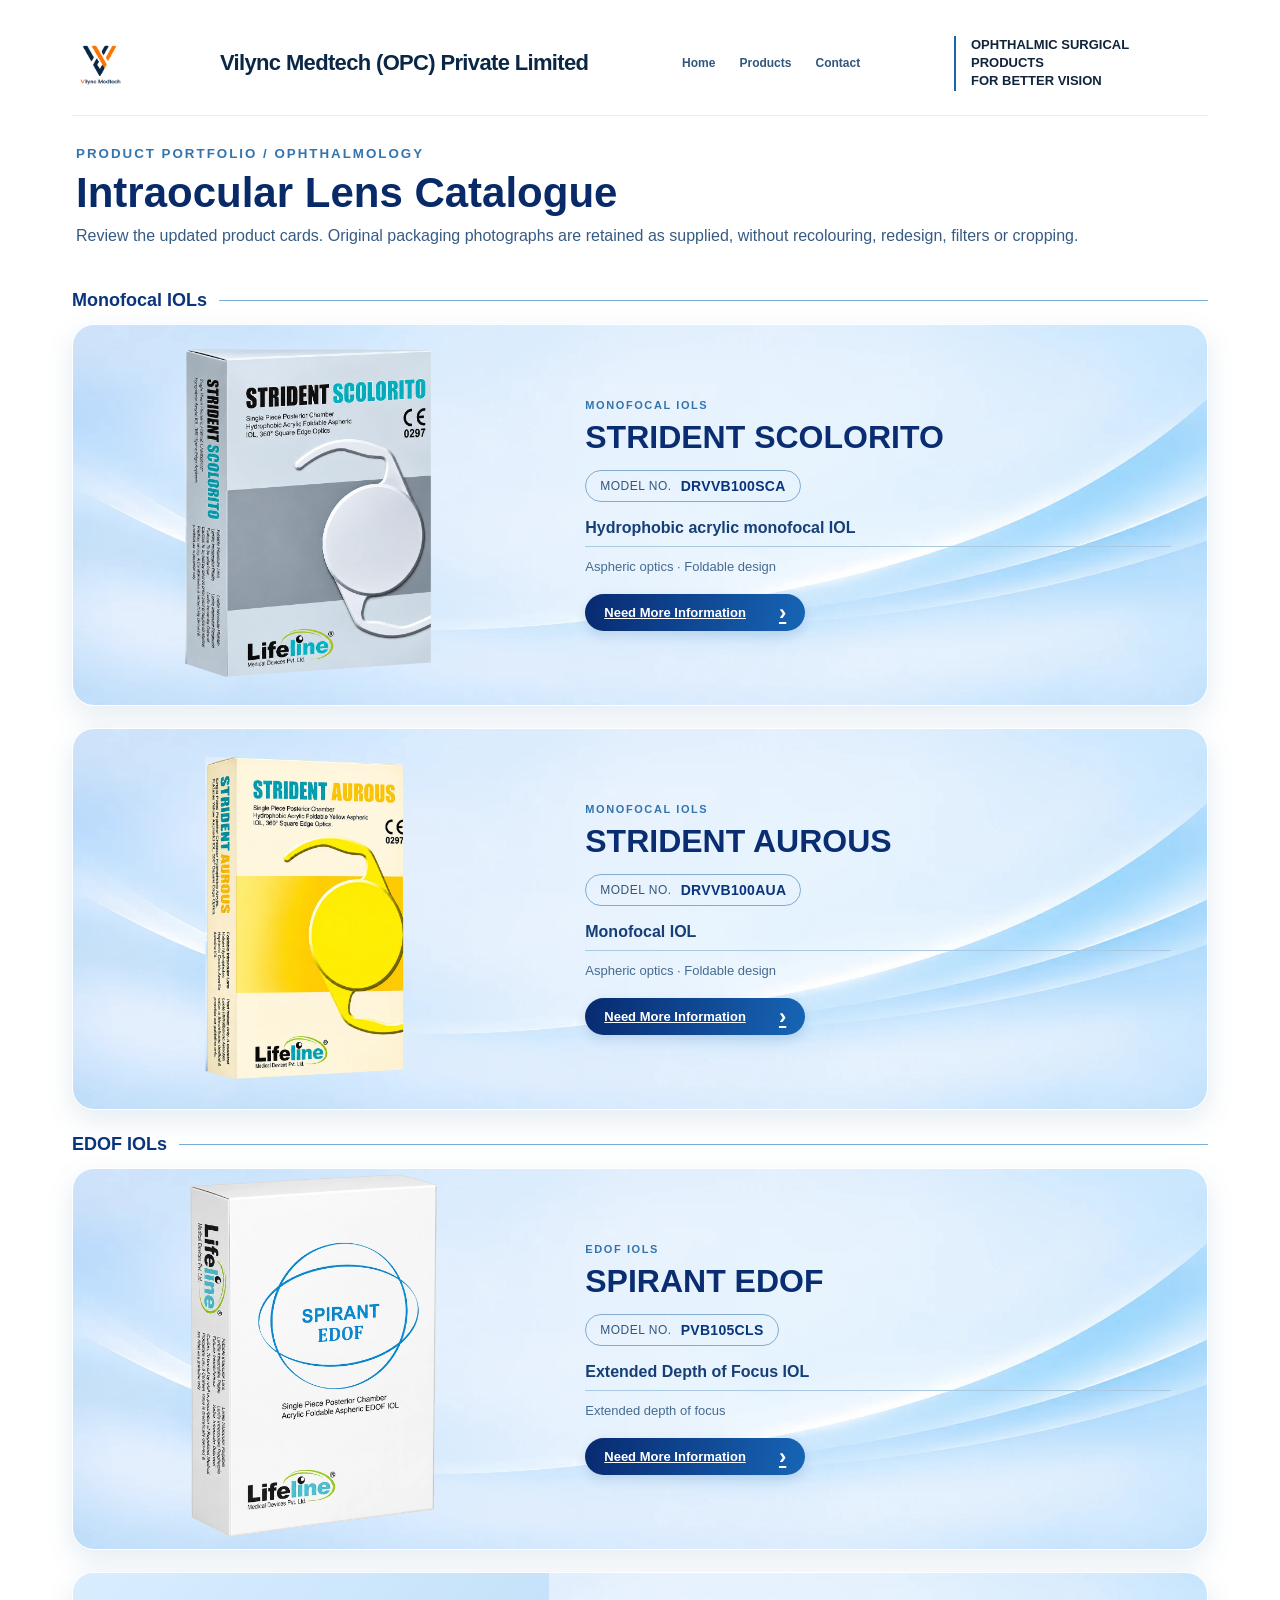
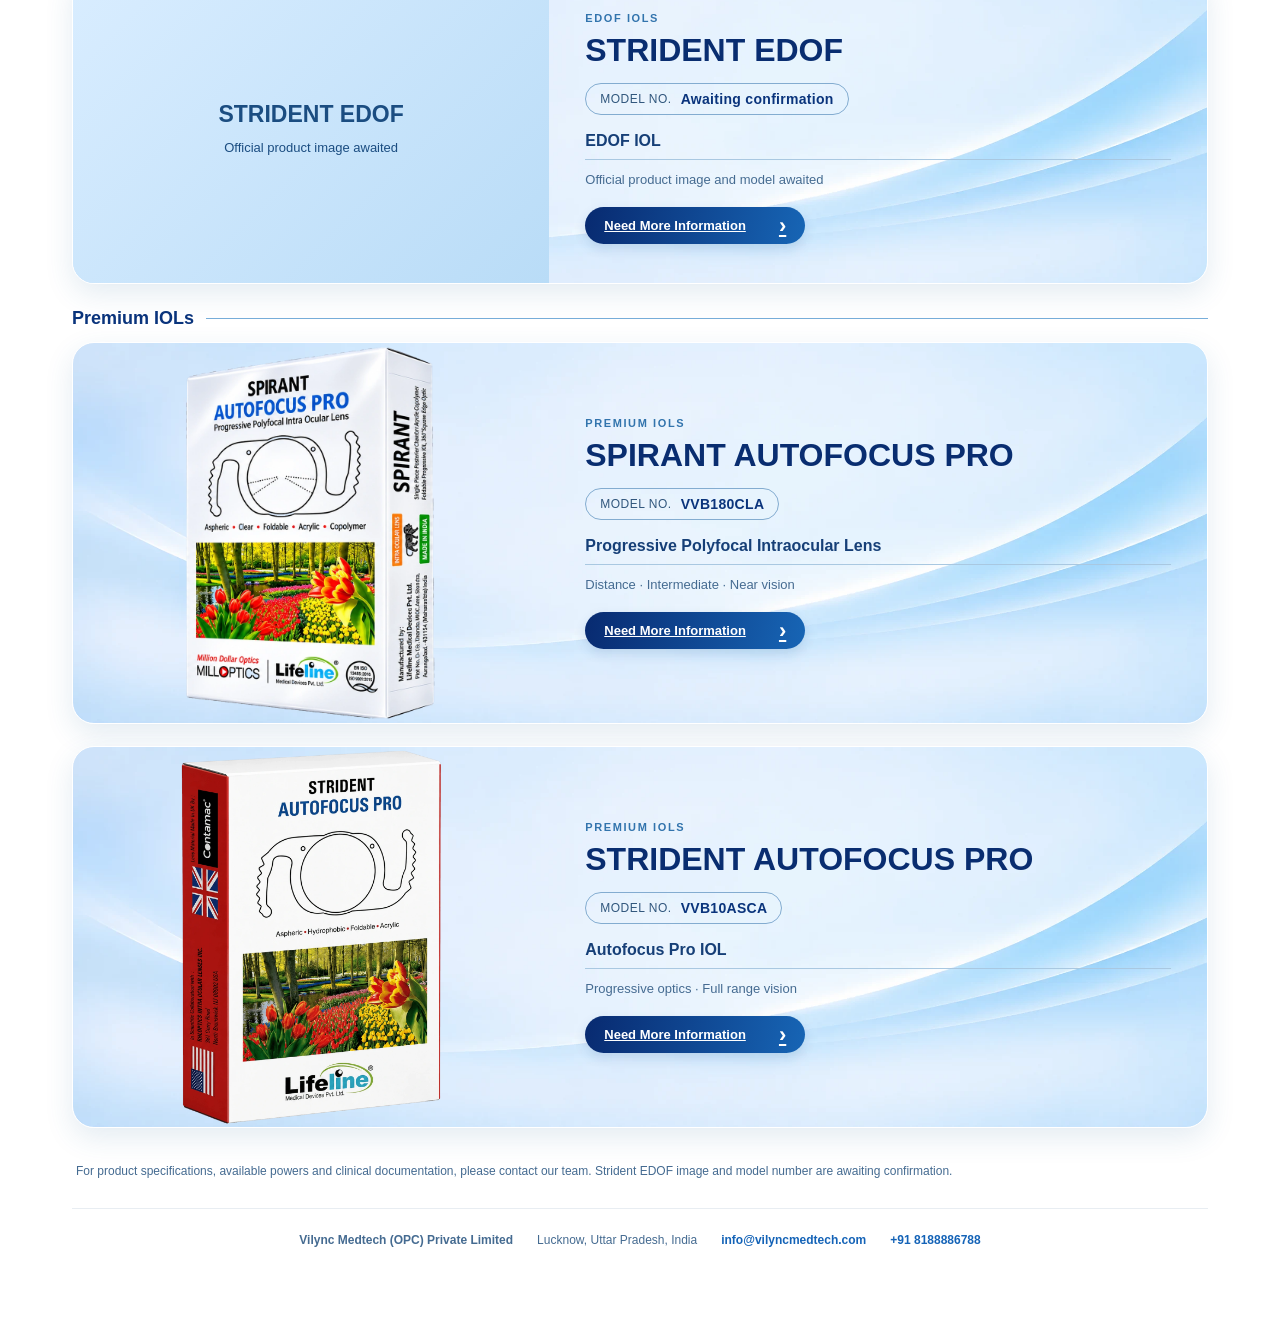
==== commit 76ef53ea: "Integrate approved IOL catalogue design and preserve site navigation" ====
--- a/products/ophthalmology/iols/index.html
+++ b/products/ophthalmology/iols/index.html
@@ -1,22 +1,33 @@
 <!DOCTYPE html>
 <html lang="en"><head><meta charset="utf-8"/><meta content="width=device-width,initial-scale=1" name="viewport"/><title>Intraocular Lenses | Vilync Medtech (OPC) Private Limited</title><style>
 :root{--navy:#092c70;--blue:#1463b7;--gold:#d6a43a}*{box-sizing:border-box}body{margin:0;font-family:Arial,Helvetica,sans-serif;color:#10243b;background:#ffffff}.wrap{max-width:1180px;margin:auto;padding:28px 22px 60px}.head{display:flex;align-items:center;justify-content:space-between;gap:18px;padding:8px 4px 24px;border-bottom:1px solid #e8edf2;background:#ffffff}.brand{font-size:clamp(20px,2.3vw,28px);font-weight:800;letter-spacing:-.04em;color:#0b2745}.brand span{font-size:1em;letter-spacing:0}.tag{font-size:13px;font-weight:700;max-width:250px;line-height:1.4;border-left:2px solid #1c65a8;padding-left:15px}.intro{padding:28px 4px 18px}.intro small{font-weight:800;letter-spacing:2px;color:#3374ad}.intro h1{font-size:clamp(28px,4vw,42px);margin:7px 0;color:#082a68}.intro p{margin:0;color:#365b83;line-height:1.55}.category{margin:24px 0 10px;font-size:18px;font-weight:800;color:#0a347c;display:flex;align-items:center;gap:12px}.category:after{content:'';height:1px;flex:1;background:#78aeda}.product{display:grid;grid-template-columns:minmax(260px,42%) 1fr;min-height:310px;margin:13px 0 22px;border:1px solid #ffffff;border-radius:22px;overflow:hidden;background-image:url("[data-uri]");background-size:cover;background-position:center;background-repeat:no-repeat;box-shadow:0 10px 28px #28669a20;position:relative}.visual{display:flex;align-items:center;justify-content:center;min-height:310px;padding:0;background:transparent;overflow:hidden}.visual img{display:block;width:100%;height:100%;min-height:310px;max-height:380px;object-fit:contain;object-position:center;/* original source pixels are displayed without filters, recolouring or cropping */}.details{padding:30px 36px;display:flex;flex-direction:column;justify-content:center;background:transparent}.eyebrow{font-size:11px;font-weight:800;letter-spacing:1.6px;text-transform:uppercase;color:#3274ad}.details h2{font-size:clamp(22px,3vw,32px);line-height:1.12;margin:9px 0 14px;color:#092d70}.model{display:inline-flex;align-items:center;gap:9px;border:1px solid #83acd0;border-radius:30px;padding:7px 14px;width:max-content;max-width:100%;font-size:12px;letter-spacing:.5px;color:#31577d}.model b{font-size:14px;color:#0a347c;letter-spacing:.3px}.details p{font-size:16px;font-weight:700;margin:17px 0 9px;color:#163f77}.features{font-size:13px;color:#456b91;border-top:1px solid #a9c8e1;padding-top:12px}.cta{display:inline-flex;align-items:center;justify-content:space-between;gap:22px;background:linear-gradient(100deg,#082a70,#1765b5);color:#fff;border-radius:24px;padding:11px 19px;margin-top:20px;font-size:13px;font-weight:700;width:max-content;min-width:220px;box-shadow:0 5px 12px #164c8824}.cta i{font-size:22px;font-style:normal;line-height:12px}.await{display:flex;flex-direction:column;align-items:center;justify-content:center;text-align:center;gap:12px;width:100%;height:100%;min-height:310px;color:#1b4d81;background:linear-gradient(135deg,#d9edff,#b9dcf7)}.await b{font-size:23px}.await span{font-size:13px}.note{font-size:12px;color:#456b91;padding:12px 4px 0;line-height:1.6}.footer{text-align:center;padding:24px;color:#456b91;font-size:12px}@media(max-width:700px){.wrap{padding:16px 12px 40px}.head{align-items:flex-start;flex-direction:column}.tag{border-left:0;border-top:2px solid #1c65a8;padding:8px 0 0}.product{grid-template-columns:1fr}.visual,.visual img{min-height:240px;max-height:300px}.details{padding:23px 22px}.details h2{font-size:25px}.cta{margin-top:16px}}
-</style></head><body><style>.mapping-note{max-width:1180px;margin:12px auto 26px;padding:12px 16px;border:1px solid #9fc6e5;border-radius:12px;background:#f4faff;color:#234d7a;font:12px/1.55 Arial,sans-serif}</style><main class="wrap"><header class="head"><div class="brand">Vilync Medtech (OPC) Private Limited</div><div class="tag">OPHTHALMIC SURGICAL PRODUCTS<br/>FOR BETTER VISION</div></header><section class="intro"><small>PRODUCT PORTFOLIO / OPHTHALMOLOGY</small><h1>Intraocular Lens Catalogue</h1><p>Review the updated product cards. Original packaging photographs are retained as supplied, without recolouring, redesign, filters or cropping.</p></section><div class="category">Monofocal IOLs</div><article class="product">
+
+.site-brand{display:flex;align-items:center;gap:12px;text-decoration:none;color:#0b2745}
+.site-brand img{width:132px;height:46px;object-fit:contain;object-position:left center}
+.site-brand span{font-size:clamp(16px,1.8vw,22px);font-weight:800;letter-spacing:-.03em}
+.site-nav{display:flex;align-items:center;gap:24px;white-space:nowrap}
+.site-nav a{color:#31577d;text-decoration:none;font-size:12px;font-weight:700}
+.site-nav a:hover{color:#1463b7}
+.head{align-items:center}
+@media(max-width:700px){.head{align-items:flex-start;flex-direction:column}.site-brand img{width:112px;height:40px}.site-brand span{font-size:17px}.site-nav{gap:18px;flex-wrap:wrap}.tag{border-left:0;border-top:2px solid #1c65a8;padding:8px 0 0}}
+.footer{display:flex;flex-wrap:wrap;justify-content:center;gap:10px 24px;border-top:1px solid #e8edf2;margin-top:26px}
+.footer a{color:#1463b7;text-decoration:none;font-weight:700}
+</style></head><body><style>.mapping-note{max-width:1180px;margin:12px auto 26px;padding:12px 16px;border:1px solid #9fc6e5;border-radius:12px;background:#f4faff;color:#234d7a;font:12px/1.55 Arial,sans-serif}</style><main class="wrap"><header class="head"><a class="site-brand" href="../../../" aria-label="Vilync Medtech (OPC) Private Limited home"><img src="../../../assets/vilync-logo.png" alt="Vilync Medtech logo"/><span>Vilync Medtech (OPC) Private Limited</span></a><nav class="site-nav" aria-label="Main navigation"><a href="../../../">Home</a><a href="./" aria-current="page">Products</a><a href="../../../#contact">Contact</a></nav><div class="tag">OPHTHALMIC SURGICAL PRODUCTS<br/>FOR BETTER VISION</div></header><section class="intro"><small>PRODUCT PORTFOLIO / OPHTHALMOLOGY</small><h1>Intraocular Lens Catalogue</h1><p>Review the updated product cards. Original packaging photographs are retained as supplied, without recolouring, redesign, filters or cropping.</p></section><div class="category">Monofocal IOLs</div><article class="product">
 <div class="visual"><img alt="STRIDENT SCOLORITO — user-supplied original packaging, transparent PNG" data-source-file="Strident Scolorito IOL Packaging_transparent.png" src="[data-uri]"/></div>
-<div class="details"><div class="eyebrow">Monofocal IOLs</div><h2>STRIDENT SCOLORITO</h2><div class="model">MODEL NO. <b>DRVVB100SCA</b></div><p>Hydrophobic acrylic monofocal IOL</p><div class="features">Aspheric optics · Foldable design</div><span class="cta">Need More Information <i>›</i></span></div>
+<div class="details"><div class="eyebrow">Monofocal IOLs</div><h2>STRIDENT SCOLORITO</h2><div class="model">MODEL NO. <b>DRVVB100SCA</b></div><p>Hydrophobic acrylic monofocal IOL</p><div class="features">Aspheric optics · Foldable design</div><a class="cta" href="monofocal/strident-scolorito/">Need More Information <i>›</i></a></div>
 </article><article class="product">
 <div class="visual"><img alt="STRIDENT AUROUS — user-supplied original packaging, transparent PNG" data-source-file="Strident Aurous Lens Packaging_transparent.png" src="[data-uri]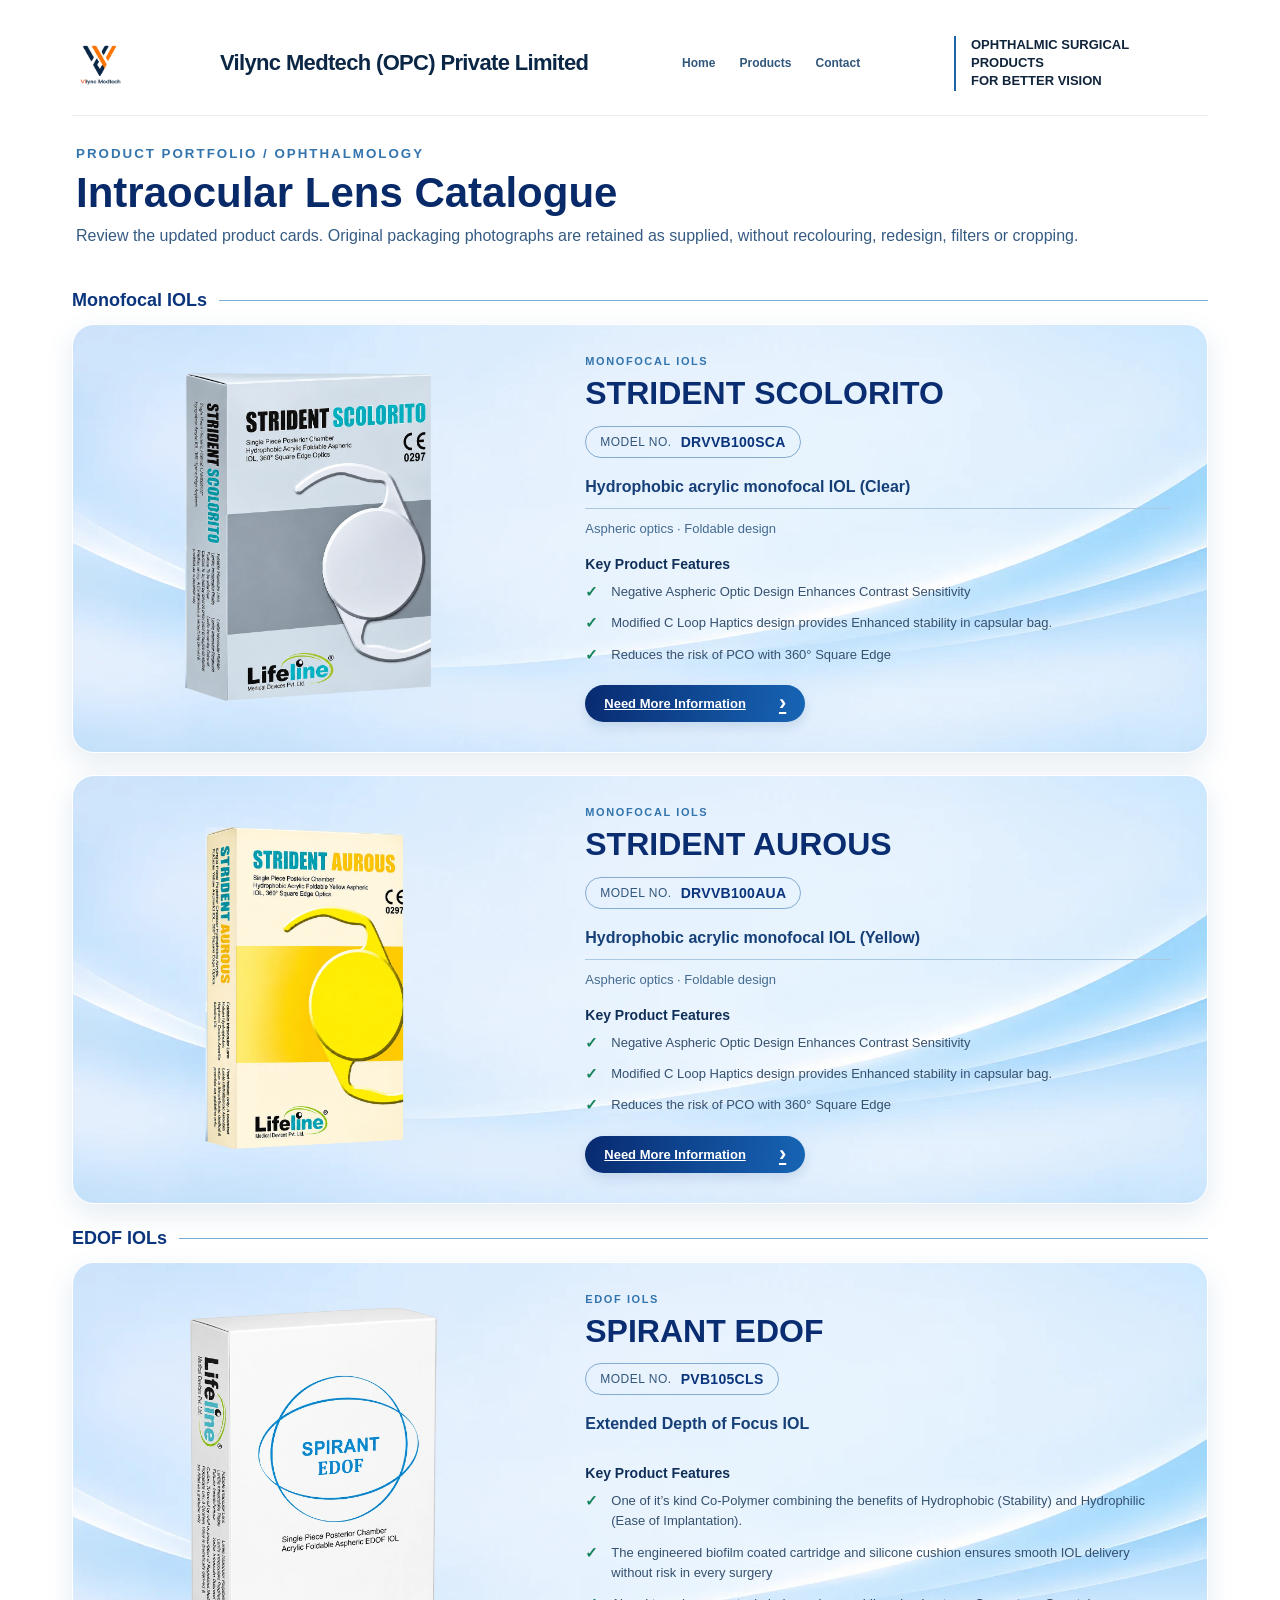
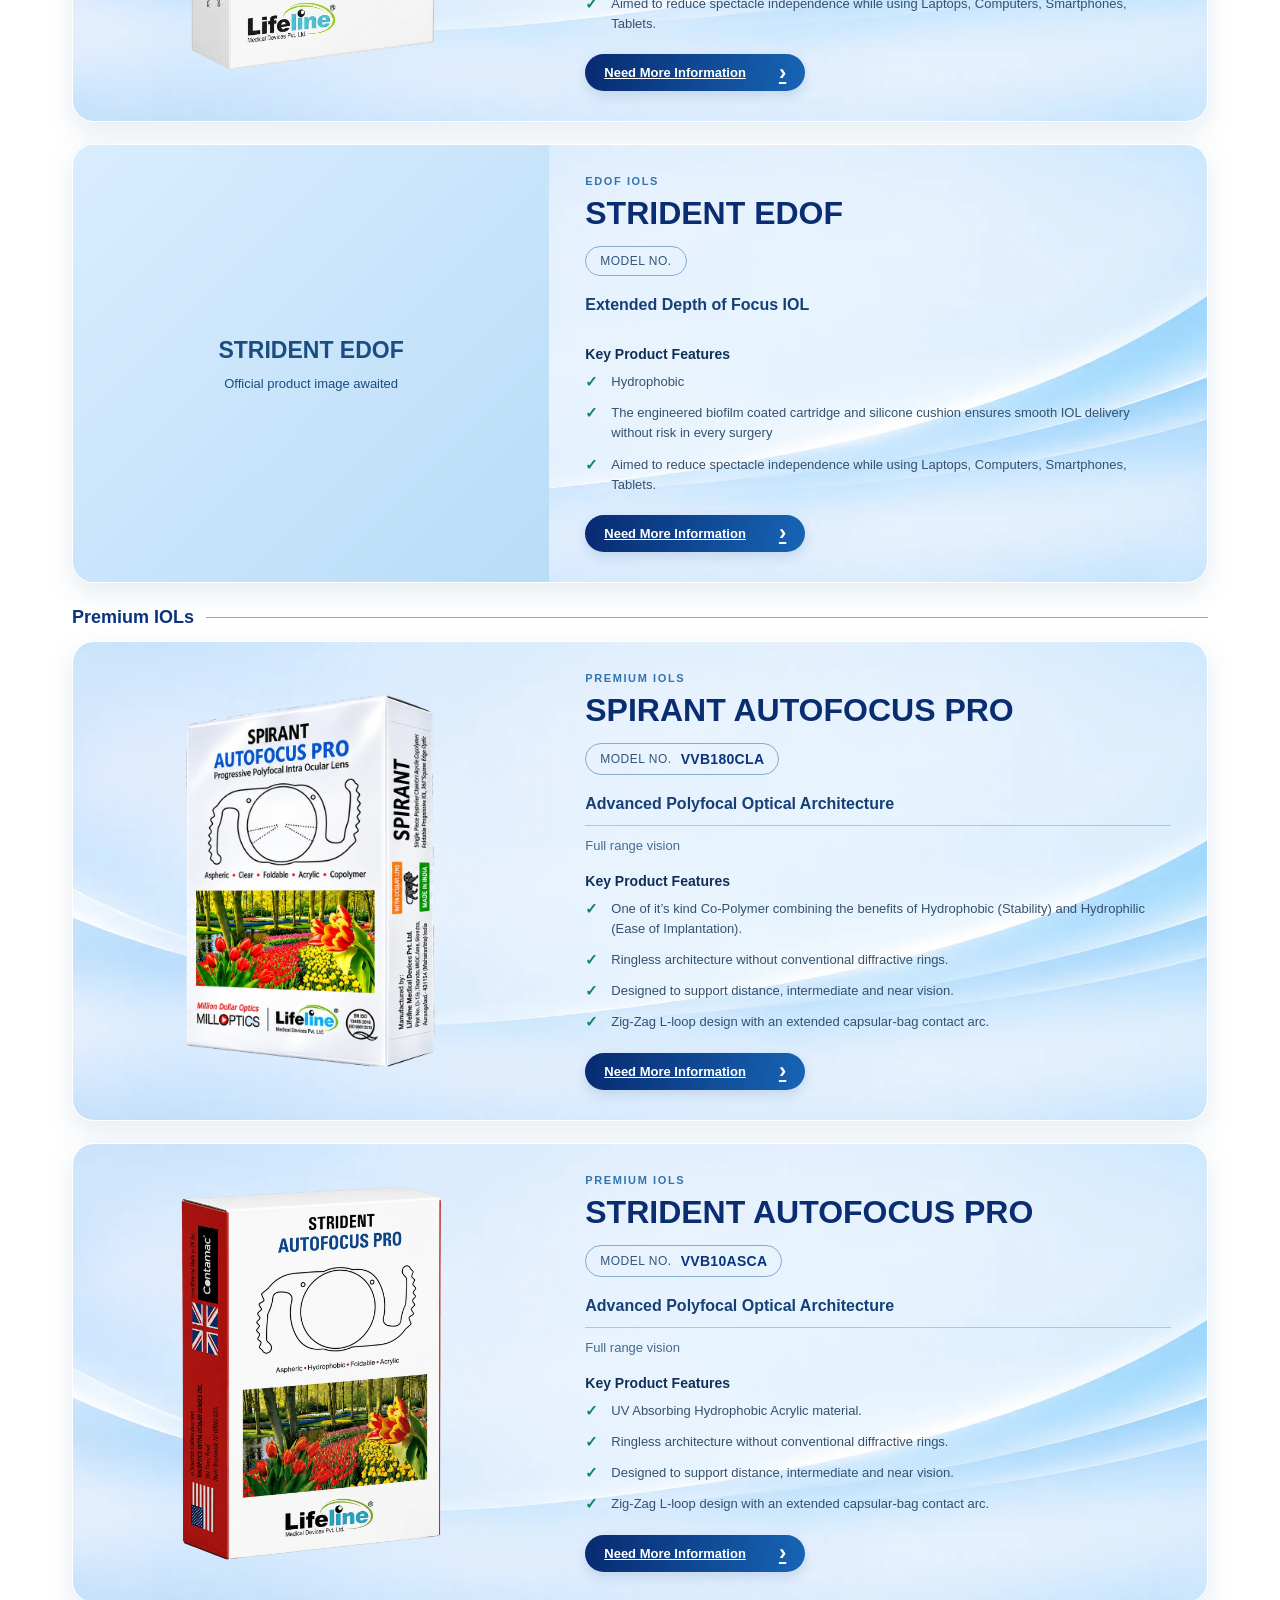
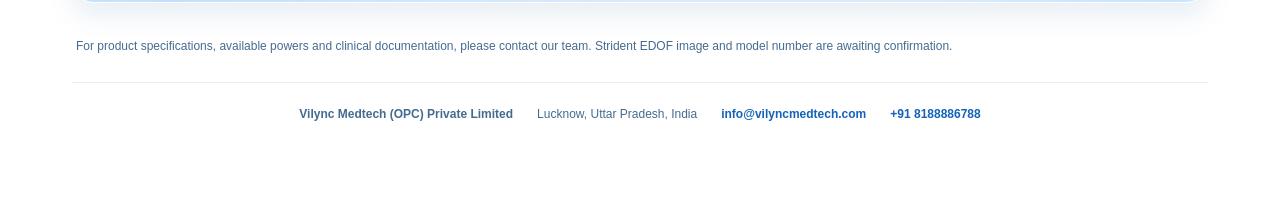
==== commit 60ebba80: "Update six IOL product sections and WhatsApp enquiry CTAs" ====
--- a/products/ophthalmology/iols/index.html
+++ b/products/ophthalmology/iols/index.html
@@ -12,22 +12,30 @@
 @media(max-width:700px){.head{align-items:flex-start;flex-direction:column}.site-brand img{width:112px;height:40px}.site-brand span{font-size:17px}.site-nav{gap:18px;flex-wrap:wrap}.tag{border-left:0;border-top:2px solid #1c65a8;padding:8px 0 0}}
 .footer{display:flex;flex-wrap:wrap;justify-content:center;gap:10px 24px;border-top:1px solid #e8edf2;margin-top:26px}
 .footer a{color:#1463b7;text-decoration:none;font-weight:700}
+
+.feature-heading{margin:20px 0 10px;color:#102f58;font-size:14px;font-weight:800}.feature-list{list-style:none;padding:0;margin:0;display:grid;gap:11px;color:#35516f;font-size:13px;line-height:1.55}.feature-list li{display:grid;grid-template-columns:18px 1fr;gap:8px;align-items:start}.feature-check{color:#16845b;font-weight:900;font-size:15px;line-height:1.35}.details p{line-height:1.5}
 </style></head><body><style>.mapping-note{max-width:1180px;margin:12px auto 26px;padding:12px 16px;border:1px solid #9fc6e5;border-radius:12px;background:#f4faff;color:#234d7a;font:12px/1.55 Arial,sans-serif}</style><main class="wrap"><header class="head"><a class="site-brand" href="../../../" aria-label="Vilync Medtech (OPC) Private Limited home"><img src="../../../assets/vilync-logo.png" alt="Vilync Medtech logo"/><span>Vilync Medtech (OPC) Private Limited</span></a><nav class="site-nav" aria-label="Main navigation"><a href="../../../">Home</a><a href="./" aria-current="page">Products</a><a href="../../../#contact">Contact</a></nav><div class="tag">OPHTHALMIC SURGICAL PRODUCTS<br/>FOR BETTER VISION</div></header><section class="intro"><small>PRODUCT PORTFOLIO / OPHTHALMOLOGY</small><h1>Intraocular Lens Catalogue</h1><p>Review the updated product cards. Original packaging photographs are retained as supplied, without recolouring, redesign, filters or cropping.</p></section><div class="category">Monofocal IOLs</div><article class="product">
 <div class="visual"><img alt="STRIDENT SCOLORITO — user-supplied original packaging, transparent PNG" data-source-file="Strident Scolorito IOL Packaging_transparent.png" src="[data-uri]"/></div>
-<div class="details"><div class="eyebrow">Monofocal IOLs</div><h2>STRIDENT SCOLORITO</h2><div class="model">MODEL NO. <b>DRVVB100SCA</b></div><p>Hydrophobic acrylic monofocal IOL</p><div class="features">Aspheric optics · Foldable design</div><a class="cta" href="monofocal/strident-scolorito/">Need More Information <i>›</i></a></div>
+
+<div class="details"><div class="eyebrow">Monofocal IOLs</div><h2>STRIDENT SCOLORITO</h2><div class="model">MODEL NO. <b>DRVVB100SCA</b></div><p>Hydrophobic acrylic monofocal IOL (Clear)</p><div class="features">Aspheric optics · Foldable design</div><div class="feature-heading">Key Product Features</div><ul class="feature-list"><li><span class="feature-check" aria-hidden="true">✓</span><span>Negative Aspheric Optic Design Enhances Contrast Sensitivity</span></li><li><span class="feature-check" aria-hidden="true">✓</span><span>Modified C Loop Haptics design provides Enhanced stability in capsular bag.</span></li><li><span class="feature-check" aria-hidden="true">✓</span><span>Reduces the risk of PCO with 360° Square Edge</span></li></ul><a class="cta" href="https://wa.me/918188886788?text=Hello%20ViLYNC%20Medtech%2C%20I%20would%20like%20to%20know%20more%20about%20STRIDENT%20SCOLORITO%20(Model%20No.%20DRVVB100SCA).%20Please%20share%20product%20details%2C%20pricing%20and%20availability." target="_blank" rel="noopener">Need More Information <i>›</i></a></div>
 </article><article class="product">
 <div class="visual"><img alt="STRIDENT AUROUS — user-supplied original packaging, transparent PNG" data-source-file="Strident Aurous Lens Packaging_transparent.png" src="[data-uri]"/></div>
-<div class="details"><div class="eyebrow">Monofocal IOLs</div><h2>STRIDENT AUROUS</h2><div class="model">MODEL NO. <b>DRVVB100AUA</b></div><p>Monofocal IOL</p><div class="features">Aspheric optics · Foldable design</div><a class="cta" href="../../../#contact">Need More Information <i>›</i></a></div>
+
+<div class="details"><div class="eyebrow">Monofocal IOLs</div><h2>STRIDENT AUROUS</h2><div class="model">MODEL NO. <b>DRVVB100AUA</b></div><p>Hydrophobic acrylic monofocal IOL (Yellow)</p><div class="features">Aspheric optics · Foldable design</div><div class="feature-heading">Key Product Features</div><ul class="feature-list"><li><span class="feature-check" aria-hidden="true">✓</span><span>Negative Aspheric Optic Design Enhances Contrast Sensitivity</span></li><li><span class="feature-check" aria-hidden="true">✓</span><span>Modified C Loop Haptics design provides Enhanced stability in capsular bag.</span></li><li><span class="feature-check" aria-hidden="true">✓</span><span>Reduces the risk of PCO with 360° Square Edge</span></li></ul><a class="cta" href="https://wa.me/918188886788?text=Hello%20ViLYNC%20Medtech%2C%20I%20would%20like%20to%20know%20more%20about%20STRIDENT%20AUROUS%20(Model%20No.%20DRVVB100AUA).%20Please%20share%20product%20details%2C%20pricing%20and%20availability." target="_blank" rel="noopener">Need More Information <i>›</i></a></div>
 </article><div class="category">EDOF IOLs</div><article class="product">
 <div class="visual"><img alt="SPIRANT EDOF — user-supplied original packaging, transparent PNG" data-source-file="Spirant_EDOF_PVB105CLS_transparent.png" src="[data-uri]